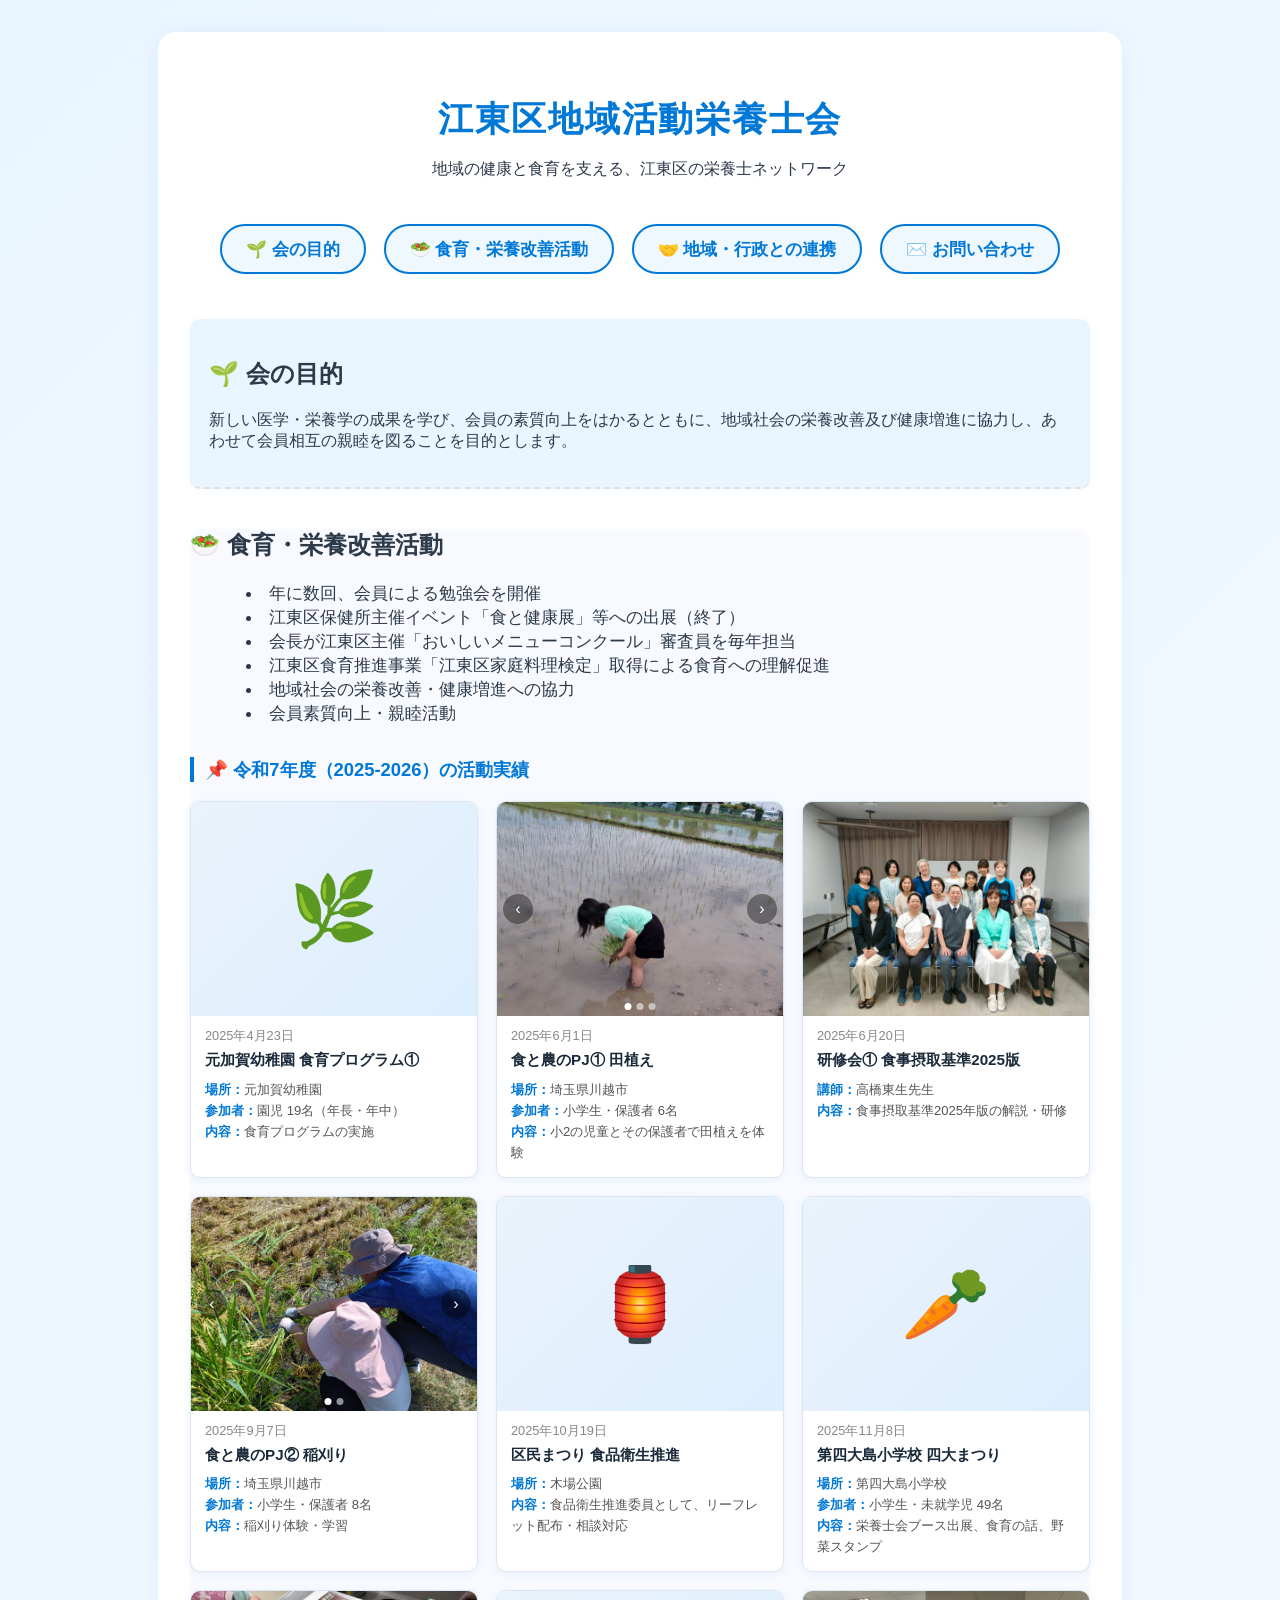
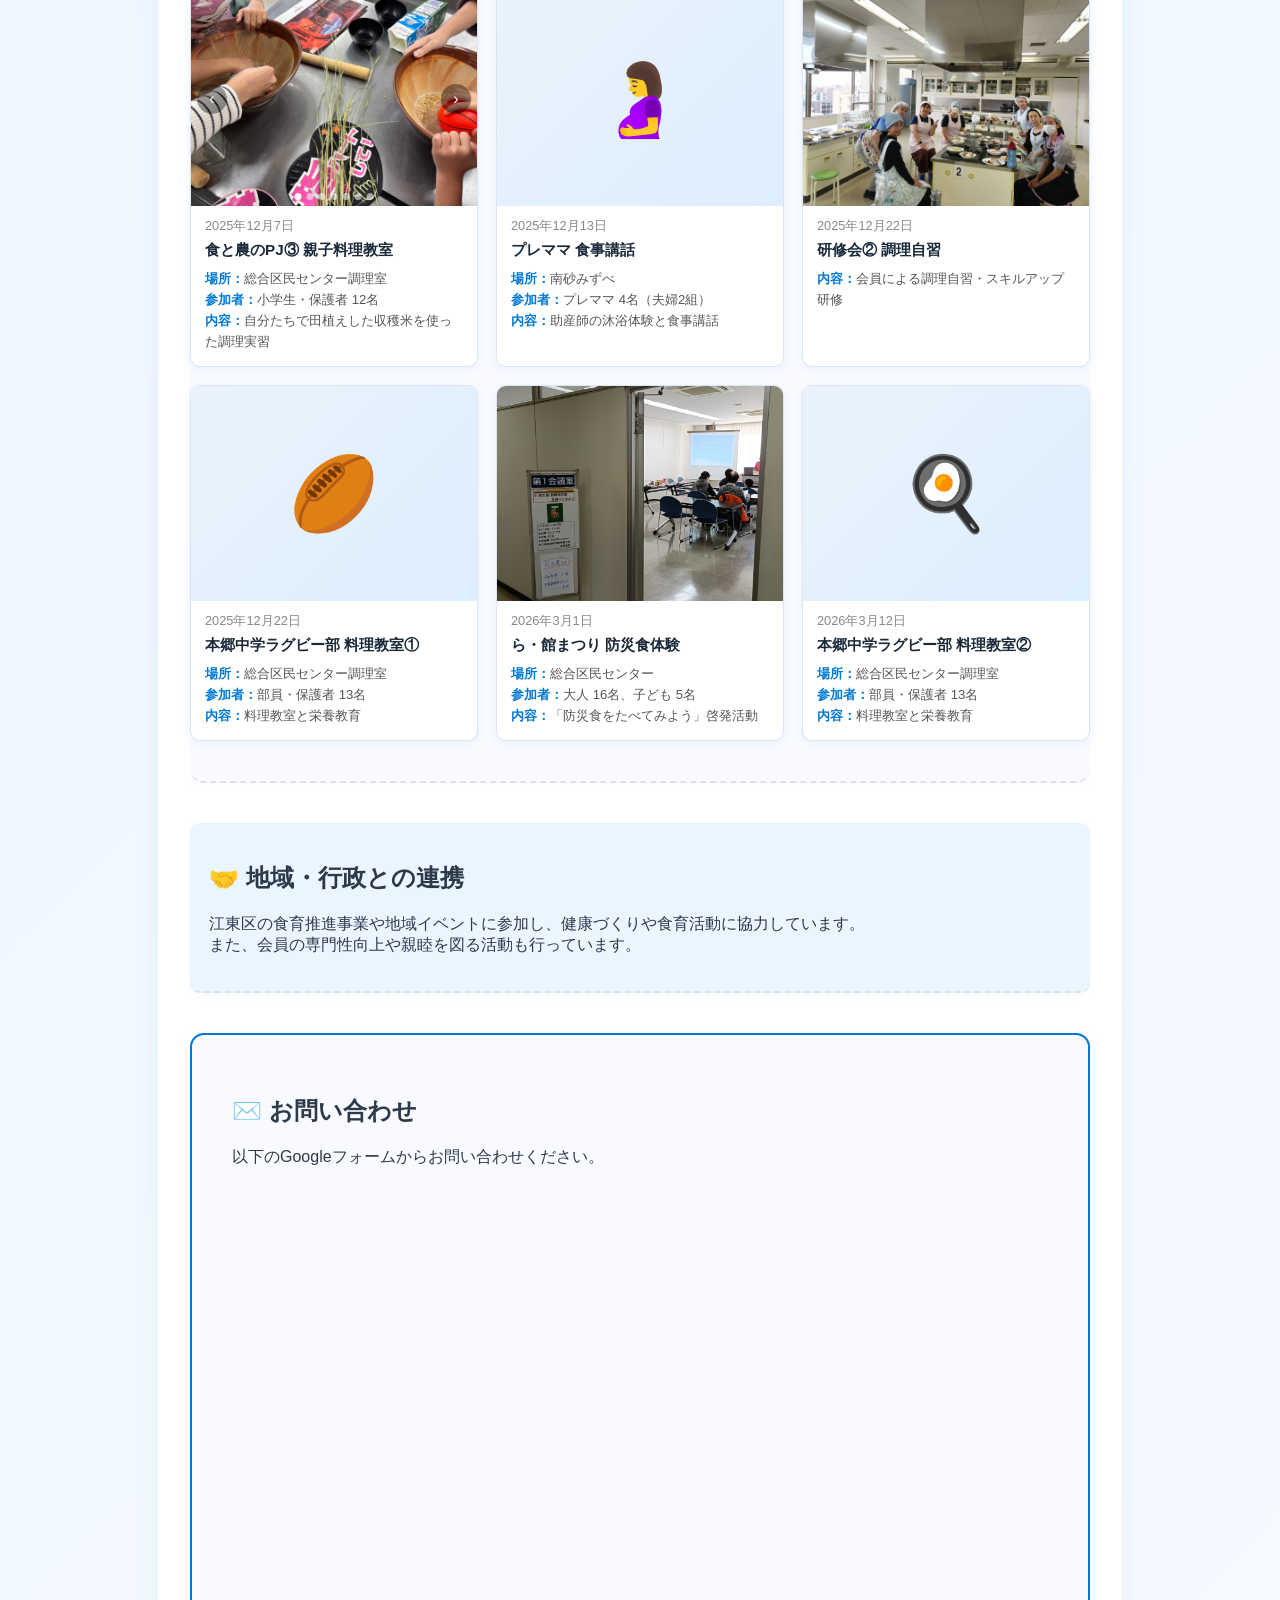
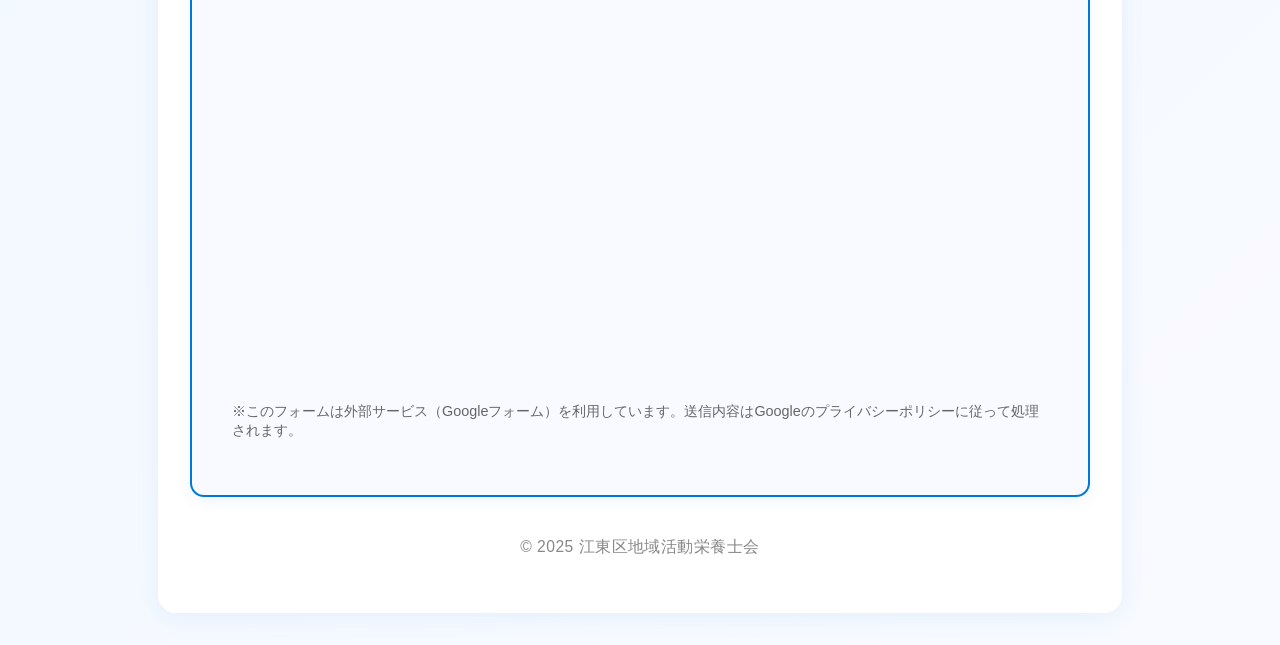
==== index.html @ 8bc321ff "fix: 📌がUTF-8置換文字化けしていたのをHTMLエンティティ(&#x1F4CC;)に修正" ====
<!DOCTYPE html>
<html lang="ja">
  <head>
    <meta charset="UTF-8" />
    <meta name="viewport" content="width=device-width, initial-scale=1.0" />

    <!-- SEO: タイトル・ディスクリプション -->
    <title>江東区地域活動栄養士会 | 地域の食育・健康増進を支える栄養士ネットワーク</title>
    <meta name="description" content="江東区地域活動栄養士会は、江東区を拠点に食育・栄養改善・健康増進活動を行う栄養士の団体です。田植え体験・料理教室・防災食体験など地域密着の活動実績をご紹介します。" />
    <meta name="keywords" content="江東区,栄養士,食育,健康増進,地域活動,料理教室,田植え,防災食,栄養改善,江東区地域活動栄養士会" />
    <meta name="author" content="江東区地域活動栄養士会" />
    <meta name="robots" content="index, follow" />
    <link rel="canonical" href="https://sko-jp.github.io/koto-eiyo-hp.github.io/" />

    <!-- Favicon -->
    <link rel="icon" href="favicon.svg" type="image/svg+xml" />

    <!-- OGP (SNSシェア用) -->
    <meta property="og:type" content="website" />
    <meta property="og:site_name" content="江東区地域活動栄養士会" />
    <meta property="og:title" content="江東区地域活動栄養士会 | 地域の食育・健康増進を支える栄養士ネットワーク" />
    <meta property="og:description" content="江東区を拠点に食育・栄養改善・健康増進活動を行う栄養士の団体です。田植え体験・料理教室・防災食体験など地域密着の活動実績をご紹介します。" />
    <meta property="og:url" content="https://sko-jp.github.io/koto-eiyo-hp.github.io/" />
    <meta property="og:locale" content="ja_JP" />
    <meta property="og:image" content="https://sko-jp.github.io/koto-eiyo-hp.github.io/fy2025/%E9%A3%9F%E3%81%A8%E8%BE%B2PJ%E2%91%A0%E7%94%B0%E6%A4%8D%E3%81%88.jpg" />
    <meta property="og:image:width" content="638" />
    <meta property="og:image:height" content="480" />
    <meta property="og:image:alt" content="食と農のプロジェクト 田植え体験の様子" />

    <!-- Twitter Card -->
    <meta name="twitter:card" content="summary_large_image" />
    <meta name="twitter:title" content="江東区地域活動栄養士会 | 地域の食育・健康増進を支える栄養士ネットワーク" />
    <meta name="twitter:description" content="江東区を拠点に食育・栄養改善・健康増進活動を行う栄養士の団体です。田植え体験・料理教室・防災食体験など地域密着の活動実績をご紹介します。" />
    <meta name="twitter:image" content="https://sko-jp.github.io/koto-eiyo-hp.github.io/fy2025/%E9%A3%9F%E3%81%A8%E8%BE%B2PJ%E2%91%A0%E7%94%B0%E6%A4%8D%E3%81%88.jpg" />

    <!-- 構造化データ (JSON-LD) -->
    <script type="application/ld+json">
    {
      "@context": "https://schema.org",
      "@type": "Organization",
      "name": "江東区地域活動栄養士会",
      "description": "江東区を拠点に食育・栄養改善・健康増進活動を行う栄養士の団体",
      "url": "https://sko-jp.github.io/koto-eiyo-hp.github.io/",
      "logo": "https://sko-jp.github.io/koto-eiyo-hp.github.io/favicon.svg",
      "areaServed": {
        "@type": "AdministrativeArea",
        "name": "江東区"
      },
      "knowsAbout": ["食育", "栄養改善", "健康増進", "料理教室", "防災食", "田植え体験"]
    }
    </script>

    <link rel="stylesheet" href="style.css" />
    <style>
      /* ===== Googleフォーム埋め込み ===== */
      .form-embed {
        position: relative;
        width: 100%;
        max-width: 900px;
        margin: 0 auto;
      }
      .form-embed iframe {
        width: 100%;
        height: 800px;
        border: 0;
      }
      @media (max-width: 600px) {
        .form-embed iframe { height: 1000px; }
      }

      /* ===== 活動実績セクション ===== */
      .activity-report { margin-top: 2rem; }
      .activity-report h3 {
        font-size: 1.15rem;
        color: #0078d7;
        margin-bottom: 1.2rem;
        border-left: 4px solid #0078d7;
        padding-left: 0.7rem;
      }

      /* グリッド: PC=3列, タブレット=2列, スマホ=1列 */
      .activity-items {
        display: grid;
        grid-template-columns: repeat(3, 1fr);
        gap: 18px;
        margin-top: 16px;
        /* はみ出し防止 */
        min-width: 0;
      }
      @media (max-width: 768px) {
        .activity-items { grid-template-columns: repeat(2, 1fr); gap: 12px; }
      }
      @media (max-width: 480px) {
        .activity-items { grid-template-columns: 1fr; gap: 10px; }
      }

      /* カード共通 */
      .activity-card {
        border: 1px solid #dde6f0;
        border-radius: 10px;
        overflow: hidden;
        background: #fff;
        box-shadow: 0 2px 8px rgba(0,120,215,0.07);
        transition: transform 0.25s ease, box-shadow 0.25s ease;
        display: flex;
        flex-direction: column;
        /* グリッドセル内ではみ出し防止 */
        min-width: 0;
        word-break: break-word;
      }
      .activity-card:hover {
        transform: translateY(-4px);
        box-shadow: 0 6px 18px rgba(0,120,215,0.13);
      }

      /* ---- 写真ありカード ---- */
      /* スライダーラッパー */
      .slider-wrap {
        position: relative;
        width: 100%;
        aspect-ratio: 4 / 3;
        overflow: hidden;
        background: #e8f0f8;
      }
      .slider-wrap img {
        position: absolute;
        top: 0; left: 0;
        width: 100%; height: 100%;
        object-fit: cover;
        opacity: 0;
        transition: opacity 0.5s ease;
        pointer-events: none;
      }
      .slider-wrap img.active { opacity: 1; }

      /* 複数写真のナビボタン */
      .slider-btn {
        position: absolute;
        top: 50%;
        transform: translateY(-50%);
        background: rgba(0,0,0,0.38);
        color: #fff;
        border: none;
        border-radius: 50%;
        width: 30px; height: 30px;
        font-size: 1rem;
        line-height: 1;
        cursor: pointer;
        z-index: 2;
        display: flex;
        align-items: center;
        justify-content: center;
        padding: 0;
        transition: background 0.2s;
      }
      .slider-btn:hover { background: rgba(0,120,215,0.7); }
      .slider-btn.prev { left: 6px; }
      .slider-btn.next { right: 6px; }

      /* ドット */
      .slider-dots {
        position: absolute;
        bottom: 6px;
        left: 50%;
        transform: translateX(-50%);
        display: flex;
        gap: 5px;
        z-index: 2;
      }
      .slider-dot {
        width: 7px; height: 7px;
        border-radius: 50%;
        background: rgba(255,255,255,0.55);
        border: none;
        cursor: pointer;
        padding: 0;
        transition: background 0.2s;
      }
      .slider-dot.active { background: #fff; }

      /* ---- 写真なしカード ---- */
      .card-no-photo {
        display: flex;
        flex-direction: column;
        align-items: center;
        justify-content: center;
        aspect-ratio: 4 / 3;
        background: linear-gradient(135deg, #eaf3fb 0%, #ddeeff 100%);
        font-size: 4.5rem;
        line-height: 1;
        gap: 0.3rem;
      }
      /* スマホでもアイコンを大きく保つ */
      @media (max-width: 480px) {
        .card-no-photo { font-size: 5rem; }
      }

      /* カード本文 */
      .activity-card-content {
        padding: 12px 14px 14px;
        flex: 1;
        display: flex;
        flex-direction: column;
        gap: 4px;
      }
      .activity-date {
        font-size: 0.8rem;
        color: #888;
        font-weight: 500;
      }
      .activity-title {
        font-weight: 700;
        font-size: 0.95rem;
        color: #1a2a3a;
        line-height: 1.4;
      }
      .activity-details {
        font-size: 0.82rem;
        color: #555;
        line-height: 1.6;
        margin-top: 4px;
      }
      .activity-details strong { color: #0078d7; }
    </style>
  </head>
  <body>
    <div class="container">
      <header>
        <h1>江東区地域活動栄養士会</h1>
        <p>地域の健康と食育を支える、江東区の栄養士ネットワーク</p>
        <!-- 田植え画像は一時的に非表示 -->
      </header>
      <nav>
        <a href="#purpose" class="nav-btn">🌱 会の目的</a>
        <a href="#activities" class="nav-btn">🥗 食育・栄養改善活動</a>
        <a href="#recognition" class="nav-btn">🤝 地域・行政との連携</a>
        <a href="#contact" class="nav-btn">✉️ お問い合わせ</a>
      </nav>
      <section id="purpose" class="purpose">
        <h2>🌱 会の目的</h2>
        <p>新しい医学・栄養学の成果を学び、会員の素質向上をはかるとともに、地域社会の栄養改善及び健康増進に協力し、あわせて会員相互の親睦を図ることを目的とします。</p>
      </section>
      <section id="activities">
        <h2>🥗 食育・栄養改善活動</h2>
        <ul class="activity-list">
          <li>年に数回、会員による勉強会を開催</li>
          <li>江東区保健所主催イベント「食と健康展」等への出展（終了）</li>
          <li>会長が江東区主催「おいしいメニューコンクール」審査員を毎年担当</li>
          <li>江東区食育推進事業「江東区家庭料理検定」取得による食育への理解促進</li>
          <li>地域社会の栄養改善・健康増進への協力</li>
          <li>会員素質向上・親睦活動</li>
        </ul>

        <!-- 令和7年度活動実績セクション -->
        <div class="activity-report">
          <h3>&#x1F4CC; 令和7年度（2025-2026）の活動実績</h3>
          <div class="activity-items">

            <!-- 元加賀幼稚園食育プログラム① (写真なし) -->
            <article class="activity-card">
              <div class="card-no-photo" aria-hidden="true">🌿</div>
              <div class="activity-card-content">
                <div class="activity-date">2025年4月23日</div>
                <div class="activity-title">元加賀幼稚園 食育プログラム①</div>
                <div class="activity-details">
                  <strong>場所：</strong>元加賀幼稚園<br>
                  <strong>参加者：</strong>園児 19名（年長・年中）<br>
                  <strong>内容：</strong>食育プログラムの実施
                </div>
              </div>
            </article>

            <!-- 食と農のプロジェクト①田植え (3枚) -->
            <article class="activity-card">
              <div class="slider-wrap" data-slider>
                <img src="fy2025/食と農PJ①田植え.jpg"     alt="食と農のプロジェクト①田植え" class="active" loading="lazy">
                <img src="fy2025/食と農PJ①田植え (2).jpg" alt="食と農のプロジェクト①田植え 2枚目" loading="lazy">
                <img src="fy2025/食と農PJ①田植え (3).jpg" alt="食と農のプロジェクト①田植え 3枚目" loading="lazy">
                <button class="slider-btn prev" aria-label="前の写真">&#8249;</button>
                <button class="slider-btn next" aria-label="次の写真">&#8250;</button>
                <div class="slider-dots">
                  <button class="slider-dot active" aria-label="1枚目"></button>
                  <button class="slider-dot" aria-label="2枚目"></button>
                  <button class="slider-dot" aria-label="3枚目"></button>
                </div>
              </div>
              <div class="activity-card-content">
                <div class="activity-date">2025年6月1日</div>
                <div class="activity-title">食と農のPJ① 田植え</div>
                <div class="activity-details">
                  <strong>場所：</strong>埼玉県川越市<br>
                  <strong>参加者：</strong>小学生・保護者 6名<br>
                  <strong>内容：</strong>小2の児童とその保護者で田植えを体験
                </div>
              </div>
            </article>

            <!-- 研修会①食事摂取基準2025版 (1枚) -->
            <article class="activity-card">
              <div class="slider-wrap">
                <img src="fy2025/研修会①食事摂取基準2025版(高橋東生先生).jpg" alt="研修会①食事摂取基準2025版" class="active" loading="lazy">
              </div>
              <div class="activity-card-content">
                <div class="activity-date">2025年6月20日</div>
                <div class="activity-title">研修会① 食事摂取基準2025版</div>
                <div class="activity-details">
                  <strong>講師：</strong>高橋東生先生<br>
                  <strong>内容：</strong>食事摂取基準2025年版の解説・研修
                </div>
              </div>
            </article>

            <!-- 食と農のプロジェクト②稲刈り (2枚) -->
            <article class="activity-card">
              <div class="slider-wrap" data-slider>
                <img src="fy2025/食と農PJ②稲刈り.jpg"     alt="食と農のプロジェクト②稲刈り" class="active" loading="lazy">
                <img src="fy2025/食と農PJ②稲刈り (2).jpg" alt="食と農のプロジェクト②稲刈り 2枚目" loading="lazy">
                <button class="slider-btn prev" aria-label="前の写真">&#8249;</button>
                <button class="slider-btn next" aria-label="次の写真">&#8250;</button>
                <div class="slider-dots">
                  <button class="slider-dot active" aria-label="1枚目"></button>
                  <button class="slider-dot" aria-label="2枚目"></button>
                </div>
              </div>
              <div class="activity-card-content">
                <div class="activity-date">2025年9月7日</div>
                <div class="activity-title">食と農のPJ② 稲刈り</div>
                <div class="activity-details">
                  <strong>場所：</strong>埼玉県川越市<br>
                  <strong>参加者：</strong>小学生・保護者 8名<br>
                  <strong>内容：</strong>稲刈り体験・学習
                </div>
              </div>
            </article>

            <!-- 区民まつり 食品衛生推進 (写真なし) -->
            <article class="activity-card">
              <div class="card-no-photo" aria-hidden="true">🏮</div>
              <div class="activity-card-content">
                <div class="activity-date">2025年10月19日</div>
                <div class="activity-title">区民まつり 食品衛生推進</div>
                <div class="activity-details">
                  <strong>場所：</strong>木場公園<br>
                  <strong>内容：</strong>食品衛生推進委員として、リーフレット配布・相談対応
                </div>
              </div>
            </article>

            <!-- 第四大島小学校四大まつり (写真なし) -->
            <article class="activity-card">
              <div class="card-no-photo" aria-hidden="true">🥕</div>
              <div class="activity-card-content">
                <div class="activity-date">2025年11月8日</div>
                <div class="activity-title">第四大島小学校 四大まつり</div>
                <div class="activity-details">
                  <strong>場所：</strong>第四大島小学校<br>
                  <strong>参加者：</strong>小学生・未就学児 49名<br>
                  <strong>内容：</strong>栄養士会ブース出展、食育の話、野菜スタンプ
                </div>
              </div>
            </article>

            <!-- 食と農のPJ③ 親子料理教室 (7枚) -->
            <article class="activity-card">
              <div class="slider-wrap" data-slider>
                <img src="fy2025/食と農PJ③親子料理教室.jpg"     alt="食と農のPJ③親子料理教室" class="active" loading="lazy">
                <img src="fy2025/食と農PJ③親子料理教室 (2).jpg" alt="食と農のPJ③親子料理教室 2枚目" loading="lazy">
                <img src="fy2025/食と農PJ③親子料理教室 (3).jpg" alt="食と農のPJ③親子料理教室 3枚目" loading="lazy">
                <img src="fy2025/食と農PJ③親子料理教室 (4).jpg" alt="食と農のPJ③親子料理教室 4枚目" loading="lazy">
                <img src="fy2025/食と農PJ③親子料理教室 (5).jpg" alt="食と農のPJ③親子料理教室 5枚目" loading="lazy">
                <img src="fy2025/食と農PJ③親子料理教室 (6).jpg" alt="食と農のPJ③親子料理教室 6枚目" loading="lazy">
                <img src="fy2025/食と農PJ③親子料理教室 (7).jpg" alt="食と農のPJ③親子料理教室 7枚目" loading="lazy">
                <button class="slider-btn prev" aria-label="前の写真">&#8249;</button>
                <button class="slider-btn next" aria-label="次の写真">&#8250;</button>
                <div class="slider-dots">
                  <button class="slider-dot active" aria-label="1枚目"></button>
                  <button class="slider-dot" aria-label="2枚目"></button>
                  <button class="slider-dot" aria-label="3枚目"></button>
                  <button class="slider-dot" aria-label="4枚目"></button>
                  <button class="slider-dot" aria-label="5枚目"></button>
                  <button class="slider-dot" aria-label="6枚目"></button>
                  <button class="slider-dot" aria-label="7枚目"></button>
                </div>
              </div>
              <div class="activity-card-content">
                <div class="activity-date">2025年12月7日</div>
                <div class="activity-title">食と農のPJ③ 親子料理教室</div>
                <div class="activity-details">
                  <strong>場所：</strong>総合区民センター調理室<br>
                  <strong>参加者：</strong>小学生・保護者 12名<br>
                  <strong>内容：</strong>自分たちで田植えした収穫米を使った調理実習
                </div>
              </div>
            </article>

            <!-- プレママ食事講話 (写真なし) -->
            <article class="activity-card">
              <div class="card-no-photo" aria-hidden="true">🤰</div>
              <div class="activity-card-content">
                <div class="activity-date">2025年12月13日</div>
                <div class="activity-title">プレママ 食事講話</div>
                <div class="activity-details">
                  <strong>場所：</strong>南砂みずべ<br>
                  <strong>参加者：</strong>プレママ 4名（夫婦2組）<br>
                  <strong>内容：</strong>助産師の沐浴体験と食事講話
                </div>
              </div>
            </article>

            <!-- 研修会②調理自習 (1枚) -->
            <article class="activity-card">
              <div class="slider-wrap">
                <img src="fy2025/研修会②調理自習.jpg" alt="研修会②調理自習" class="active" loading="lazy">
              </div>
              <div class="activity-card-content">
                <div class="activity-date">2025年12月22日</div>
                <div class="activity-title">研修会② 調理自習</div>
                <div class="activity-details">
                  <strong>内容：</strong>会員による調理自習・スキルアップ研修
                </div>
              </div>
            </article>

            <!-- 本郷中学ラグビー部 料理教室① (写真なし) -->
            <article class="activity-card">
              <div class="card-no-photo" aria-hidden="true">🏉</div>
              <div class="activity-card-content">
                <div class="activity-date">2025年12月22日</div>
                <div class="activity-title">本郷中学ラグビー部 料理教室①</div>
                <div class="activity-details">
                  <strong>場所：</strong>総合区民センター調理室<br>
                  <strong>参加者：</strong>部員・保護者 13名<br>
                  <strong>内容：</strong>料理教室と栄養教育
                </div>
              </div>
            </article>

            <!-- ら・館まつり 防災食体験 (1枚) -->
            <article class="activity-card">
              <div class="slider-wrap">
                <img src="fy2025/ら・館まつり防災食体験.jpg" alt="ら・館まつり防災食体験" class="active" loading="lazy">
              </div>
              <div class="activity-card-content">
                <div class="activity-date">2026年3月1日</div>
                <div class="activity-title">ら・館まつり 防災食体験</div>
                <div class="activity-details">
                  <strong>場所：</strong>総合区民センター<br>
                  <strong>参加者：</strong>大人 16名、子ども 5名<br>
                  <strong>内容：</strong>「防災食をたべてみよう」啓発活動
                </div>
              </div>
            </article>

            <!-- 本郷中学ラグビー部 料理教室② (写真なし) -->
            <article class="activity-card">
              <div class="card-no-photo" aria-hidden="true">🍳</div>
              <div class="activity-card-content">
                <div class="activity-date">2026年3月12日</div>
                <div class="activity-title">本郷中学ラグビー部 料理教室②</div>
                <div class="activity-details">
                  <strong>場所：</strong>総合区民センター調理室<br>
                  <strong>参加者：</strong>部員・保護者 13名<br>
                  <strong>内容：</strong>料理教室と栄養教育
                </div>
              </div>
            </article>

          </div><!-- /.activity-items -->
        </div><!-- /.activity-report -->
      </section>
      <section id="recognition" class="purpose">
        <h2>🤝 地域・行政との連携</h2>
        <p>
          江東区の食育推進事業や地域イベントに参加し、健康づくりや食育活動に協力しています。<br>
          また、会員の専門性向上や親睦を図る活動も行っています。
        </p>
      </section>
      <section id="contact">
        <h2>✉️ お問い合わせ</h2>
        <p>以下のGoogleフォームからお問い合わせください。</p>
        <div class="form-embed">
          <iframe src="https://docs.google.com/forms/d/e/1FAIpQLScYB_rXoVY-4w1LCNFaGI0986FPZkSUGfCt-x95t-EcuHwzLg/viewform?embedded=true" 
                  title="江東区地域活動栄養士会 お問い合わせフォーム"
                  loading="lazy"
                  aria-label="お問い合わせフォーム">
            読み込んでいます…
          </iframe>
        </div>
        <p style="font-size:0.9rem; color: #666;">
          ※このフォームは外部サービス（Googleフォーム）を利用しています。送信内容はGoogleのプライバシーポリシーに従って処理されます。
        </p>
      </section>
      <footer>
        <p>&copy; 2025 江東区地域活動栄養士会</p>
      </footer>
    </div>
    <script>
      // シンプルな画像スライダー
      document.querySelectorAll('[data-slider]').forEach(function(wrap) {
        var imgs  = Array.from(wrap.querySelectorAll('img'));
        var dots  = Array.from(wrap.querySelectorAll('.slider-dot'));
        var prev  = wrap.querySelector('.slider-btn.prev');
        var next  = wrap.querySelector('.slider-btn.next');
        var cur   = 0;

        function show(n) {
          imgs[cur].classList.remove('active');
          dots[cur].classList.remove('active');
          cur = (n + imgs.length) % imgs.length;
          imgs[cur].classList.add('active');
          dots[cur].classList.add('active');
        }

        if (prev) prev.addEventListener('click', function() { show(cur - 1); });
        if (next) next.addEventListener('click', function() { show(cur + 1); });
        dots.forEach(function(dot, i) {
          dot.addEventListener('click', function() { show(i); });
        });

        // タッチスワイプ対応
        var startX = 0;
        wrap.addEventListener('touchstart', function(e) { startX = e.touches[0].clientX; }, {passive: true});
        wrap.addEventListener('touchend', function(e) {
          var diff = startX - e.changedTouches[0].clientX;
          if (Math.abs(diff) > 40) show(diff > 0 ? cur + 1 : cur - 1);
        }, {passive: true});
      });
    </script>
  </body>
</html>
---- style.css ----
body {
  margin: 0;
  font-family: 'Noto Sans JP', 'Segoe UI', Arial, sans-serif;
  background: linear-gradient(135deg, #eaf6ff 0%, #f8faff 100%);
  color: #2d3a4a;
}
.container {
  max-width: 900px;
  margin: 2rem auto;
  background: #fff;
  padding: 2.5rem 2rem;
  box-shadow: 0 4px 24px rgba(0,120,215,0.08);
  border-radius: 18px;
}
header {
  text-align: center;
  margin-bottom: 2.5rem;
}
header h1 {
  color: #0078d7;
  margin-bottom: 0.5rem;
  font-size: 2.2rem;
  letter-spacing: 0.05em;
  font-weight: 700;
}
nav {
  text-align: center;
  margin-bottom: 2.5rem;
  display: flex;
  flex-wrap: wrap;
  justify-content: center;
  gap: 0.5rem;
}
.nav-btn {
  display: inline-block;
  margin: 0.3rem;
  padding: 0.7rem 1.5rem;
  border: 2px solid #0078d7;
  border-radius: 28px;
  background: #f0f8ff;
  color: #0078d7;
  font-weight: bold;
  text-decoration: none;
  font-size: 1.05rem;
  box-shadow: 0 2px 8px rgba(0,120,215,0.04);
  transition: background 0.2s, color 0.2s, box-shadow 0.2s;
  cursor: pointer;
  flex: 0 1 auto;
}
.nav-btn:hover, .nav-btn:focus {
  background: #0078d7;
  color: #fff;
  box-shadow: 0 4px 16px rgba(0,120,215,0.10);
  outline: none;
}
section {
  margin-bottom: 2.5rem;
  border-bottom: 2px dashed #e0e0e0;
  padding-bottom: 2.5rem;
  background: #f8faff;
  border-radius: 14px;
  box-shadow: 0 2px 8px rgba(0,120,215,0.03);
}
section:last-of-type {
  border-bottom: none;
}
.purpose {
  background: #eaf6ff;
  padding: 1.2rem;
  border-radius: 10px;
  box-shadow: 0 2px 8px rgba(0,120,215,0.04);
}
.activity-list {
  list-style: disc inside;
  font-size: 1.08rem;
  margin-left: 1rem;
}
.highlight {
  background: #fffbe6;
  padding: 0.7rem 1rem;
  border-radius: 6px;
  margin-bottom: 1rem;
  font-size: 1.05rem;
  box-shadow: 0 2px 8px rgba(255,200,0,0.04);
}
.bank-info {
  background: #f0fff0;
  padding: 1.2rem;
  border-radius: 10px;
  margin-bottom: 2rem;
  box-shadow: 0 2px 8px rgba(0,200,100,0.04);
}
#contact {
  background: #f8faff;
  border: 2px solid #0078d7;
  border-radius: 14px;
  box-shadow: 0 4px 16px rgba(0,120,215,0.07);
  padding: 2.5rem;
  margin-top: 2rem;
}
footer {
  text-align: center;
  color: #888;
  margin-top: 2.5rem;
  font-size: 0.98rem;
  letter-spacing: 0.03em;
}
form {
  display: flex;
  flex-direction: column;
  gap: 0.5rem;
}
input, textarea {
  margin-bottom: 1rem;
  padding: 0.7rem;
  border: 1.5px solid #b3d1f3;
  border-radius: 6px;
  font-size: 1.05rem;
  background: #fff;
  transition: border 0.2s;
}
input:focus, textarea:focus {
  border-color: #0078d7;
  outline: none;
}
button {
  background: linear-gradient(90deg, #0078d7 0%, #00bfff 100%);
  color: #fff;
  border: none;
  padding: 0.85rem 1.7rem;
  border-radius: 6px;
  font-size: 1.08rem;
  font-weight: bold;
  cursor: pointer;
  box-shadow: 0 2px 8px rgba(0,120,215,0.08);
  transition: background 0.2s;
}
button:hover {
  background: linear-gradient(90deg, #005fa3 0%, #0078d7 100%);
}
@media (max-width: 768px) {
  .container {
    padding: 1.5rem 1rem;
    margin: 1rem 0.5rem;
    border-radius: 14px;
  }
  header h1 {
    font-size: 1.8rem;
  }
  nav {
    gap: 0.3rem;
  }
  .nav-btn {
    margin: 0.2rem;
    padding: 0.6rem 1rem;
    font-size: 0.9rem;
    flex: 0 1 calc(50% - 0.5rem);
    box-sizing: border-box;
  }
  section {
    padding: 1.2rem 1rem 1.5rem;
  }
  #contact {
    padding: 1.5rem 1rem;
  }
}
@media (max-width: 600px) {
  .container {
    padding: 1rem 0.75rem;
    margin: 0.5rem;
    border-radius: 12px;
  }
  header h1 {
    font-size: 1.4rem;
  }
  header p {
    font-size: 0.9rem;
  }
  nav {
    flex-direction: column;
    gap: 0.4rem;
  }
  .nav-btn {
    width: 100%;
    margin: 0;
    padding: 0.65rem 1rem;
    font-size: 0.9rem;
    flex: 1 1 auto;
    box-sizing: border-box;
  }
  section {
    padding: 1rem 0.75rem 1.2rem;
    margin-bottom: 1.2rem;
    border-radius: 10px;
  }
  section h2 {
    font-size: 1.2rem;
  }
  section h3 {
    font-size: 1rem;
  }
  #contact {
    padding: 1rem 0.75rem;
  }
  .activity-card-content {
    padding: 10px 12px 12px;
  }
  .activity-date {
    font-size: 0.8rem;
  }
  .activity-title {
    font-size: 0.92rem;
  }
  .activity-details {
    font-size: 0.8rem;
  }
}

/* スライダーボタンはglobalのbuttonスタイルを上書き */
.slider-btn {
  background: rgba(0,0,0,0.38) !important;
  padding: 0 !important;
  border-radius: 50% !important;
  font-size: 1rem !important;
  font-weight: normal !important;
  box-shadow: none !important;
  width: 30px;
  height: 30px;
}
.slider-btn:hover {
  background: rgba(0,120,215,0.7) !important;
}
.slider-dot {
  background: rgba(255,255,255,0.55) !important;
  padding: 0 !important;
  border-radius: 50% !important;
  font-size: 0 !important;
  box-shadow: none !important;
  width: 7px !important;
  height: 7px !important;
  min-width: unset !important;
}
.slider-dot.active {
  background: #fff !important;
}
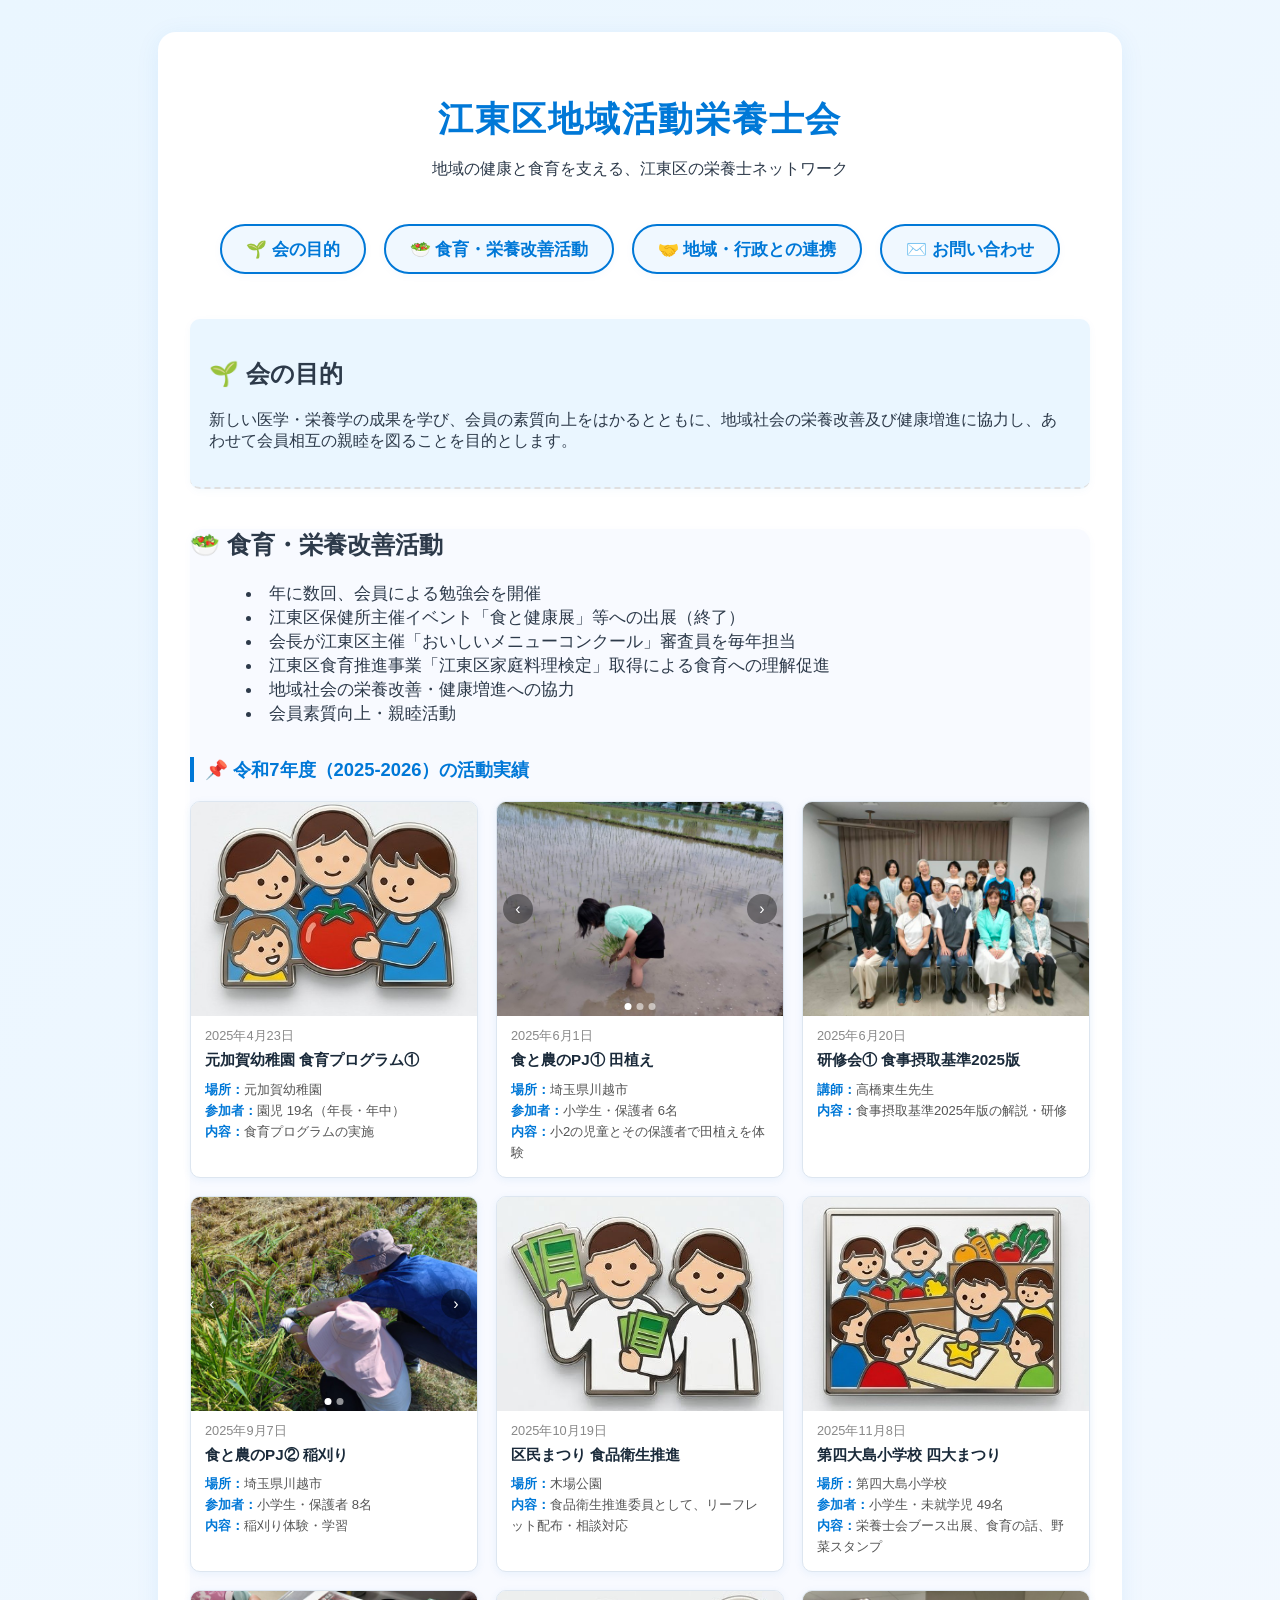
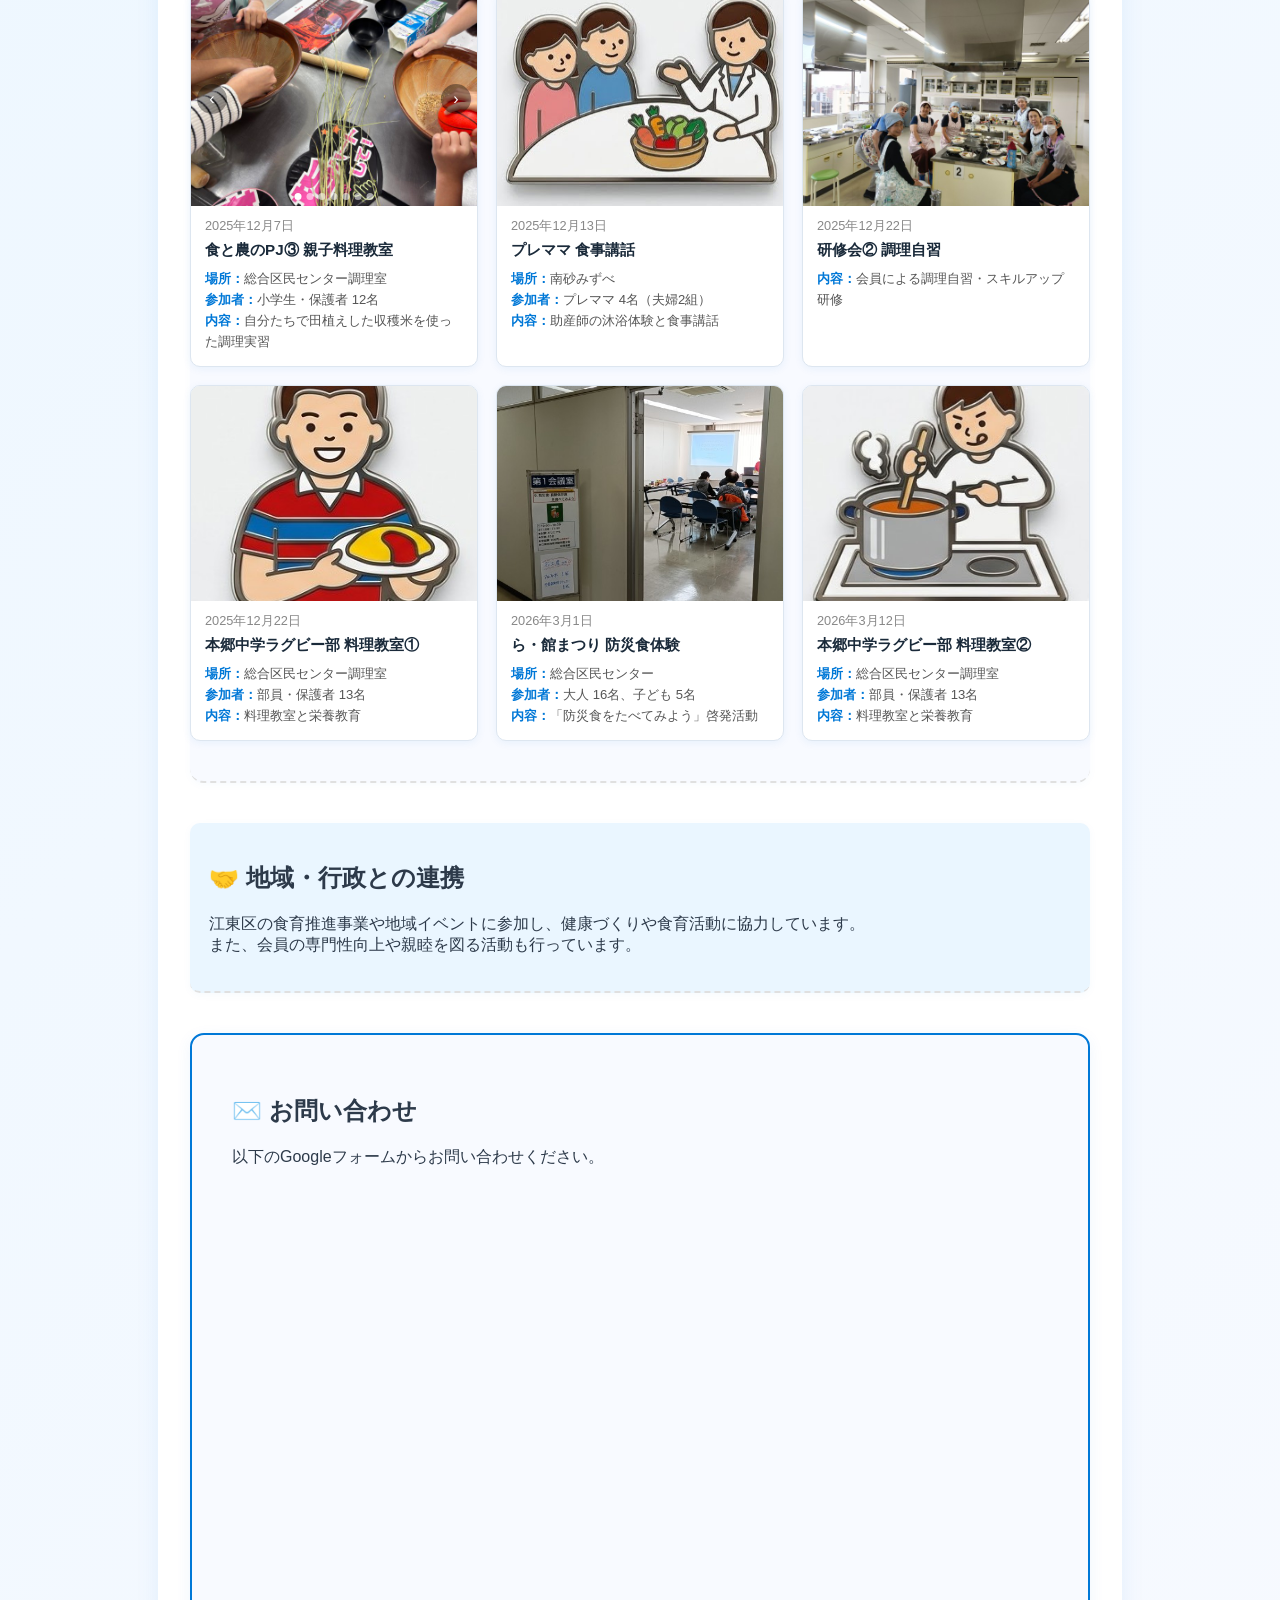
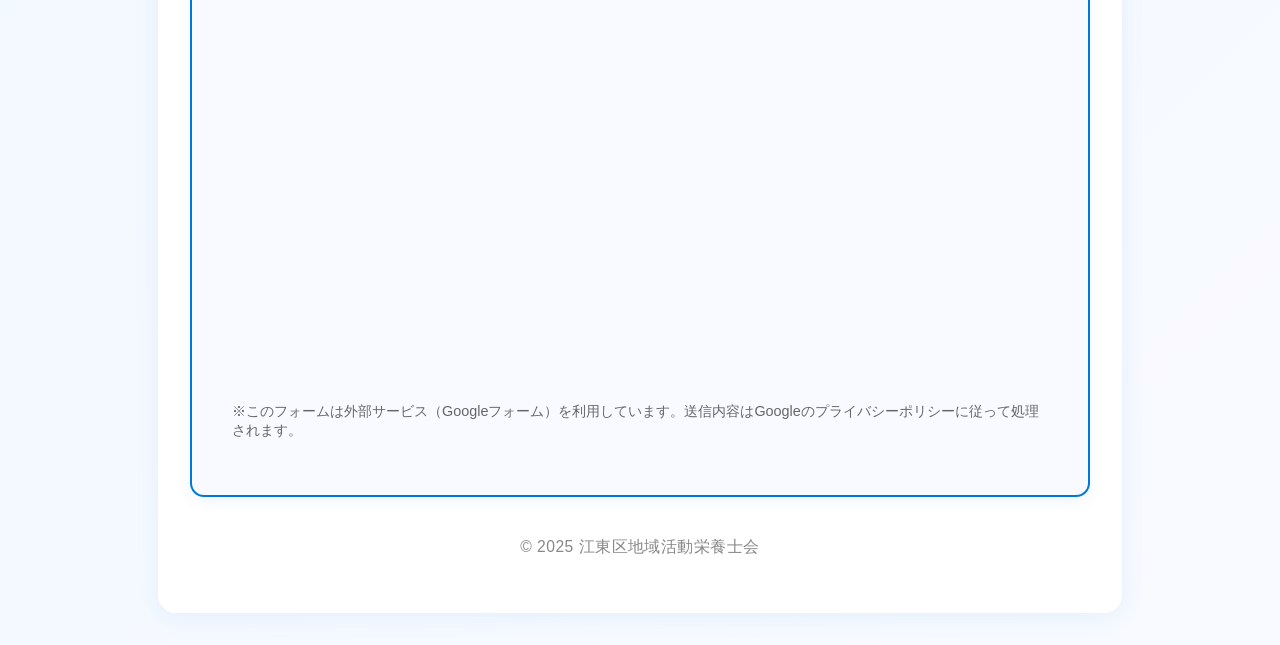
==== commit 8a4eebaf: "feat: 写真なしイベントにイラスト画像を追加・差し替え - 元加賀幼稚園_食育プログラム①.png - 区民まつり_食品衛生推進.png - 第四大島小学校_四大まつり.png - プレママ_食事" ====
--- a/index.html
+++ b/index.html
@@ -256,9 +256,11 @@
           <h3>&#x1F4CC; 令和7年度（2025-2026）の活動実績</h3>
           <div class="activity-items">
 
-            <!-- 元加賀幼稚園食育プログラム① (写真なし) -->
-            <article class="activity-card">
-              <div class="card-no-photo" aria-hidden="true">🌿</div>
+            <!-- 元加賀幼稚園食育プログラム① -->
+            <article class="activity-card">
+              <div class="slider-wrap">
+                <img src="fy2025/元加賀幼稚園_食育プログラム①.png" alt="元加賀幼稚園 食育プログラム①" class="active" loading="lazy">
+              </div>
               <div class="activity-card-content">
                 <div class="activity-date">2025年4月23日</div>
                 <div class="activity-title">元加賀幼稚園 食育プログラム①</div>
@@ -333,9 +335,11 @@
               </div>
             </article>
 
-            <!-- 区民まつり 食品衛生推進 (写真なし) -->
-            <article class="activity-card">
-              <div class="card-no-photo" aria-hidden="true">🏮</div>
+            <!-- 区民まつり 食品衛生推進 -->
+            <article class="activity-card">
+              <div class="slider-wrap">
+                <img src="fy2025/区民まつり_食品衛生推進.png" alt="区民まつり 食品衛生推進" class="active" loading="lazy">
+              </div>
               <div class="activity-card-content">
                 <div class="activity-date">2025年10月19日</div>
                 <div class="activity-title">区民まつり 食品衛生推進</div>
@@ -346,9 +350,11 @@
               </div>
             </article>
 
-            <!-- 第四大島小学校四大まつり (写真なし) -->
-            <article class="activity-card">
-              <div class="card-no-photo" aria-hidden="true">🥕</div>
+            <!-- 第四大島小学校四大まつり -->
+            <article class="activity-card">
+              <div class="slider-wrap">
+                <img src="fy2025/第四大島小学校_四大まつり.png" alt="第四大島小学校 四大まつり" class="active" loading="lazy">
+              </div>
               <div class="activity-card-content">
                 <div class="activity-date">2025年11月8日</div>
                 <div class="activity-title">第四大島小学校 四大まつり</div>
@@ -393,9 +399,11 @@
               </div>
             </article>
 
-            <!-- プレママ食事講話 (写真なし) -->
-            <article class="activity-card">
-              <div class="card-no-photo" aria-hidden="true">🤰</div>
+            <!-- プレママ食事講話 -->
+            <article class="activity-card">
+              <div class="slider-wrap">
+                <img src="fy2025/プレママ_食事講和.png" alt="プレママ 食事講話" class="active" loading="lazy">
+              </div>
               <div class="activity-card-content">
                 <div class="activity-date">2025年12月13日</div>
                 <div class="activity-title">プレママ 食事講話</div>
@@ -421,9 +429,11 @@
               </div>
             </article>
 
-            <!-- 本郷中学ラグビー部 料理教室① (写真なし) -->
-            <article class="activity-card">
-              <div class="card-no-photo" aria-hidden="true">🏉</div>
+            <!-- 本郷中学ラグビー部 料理教室① -->
+            <article class="activity-card">
+              <div class="slider-wrap">
+                <img src="fy2025/本郷中学ラグビー部_料理教室①.png" alt="本郷中学ラグビー部 料理教室①" class="active" loading="lazy">
+              </div>
               <div class="activity-card-content">
                 <div class="activity-date">2025年12月22日</div>
                 <div class="activity-title">本郷中学ラグビー部 料理教室①</div>
@@ -451,9 +461,11 @@
               </div>
             </article>
 
-            <!-- 本郷中学ラグビー部 料理教室② (写真なし) -->
-            <article class="activity-card">
-              <div class="card-no-photo" aria-hidden="true">🍳</div>
+            <!-- 本郷中学ラグビー部 料理教室② -->
+            <article class="activity-card">
+              <div class="slider-wrap">
+                <img src="fy2025/本郷中学ラグビー部_料理教室②.png" alt="本郷中学ラグビー部 料理教室②" class="active" loading="lazy">
+              </div>
               <div class="activity-card-content">
                 <div class="activity-date">2026年3月12日</div>
                 <div class="activity-title">本郷中学ラグビー部 料理教室②</div>
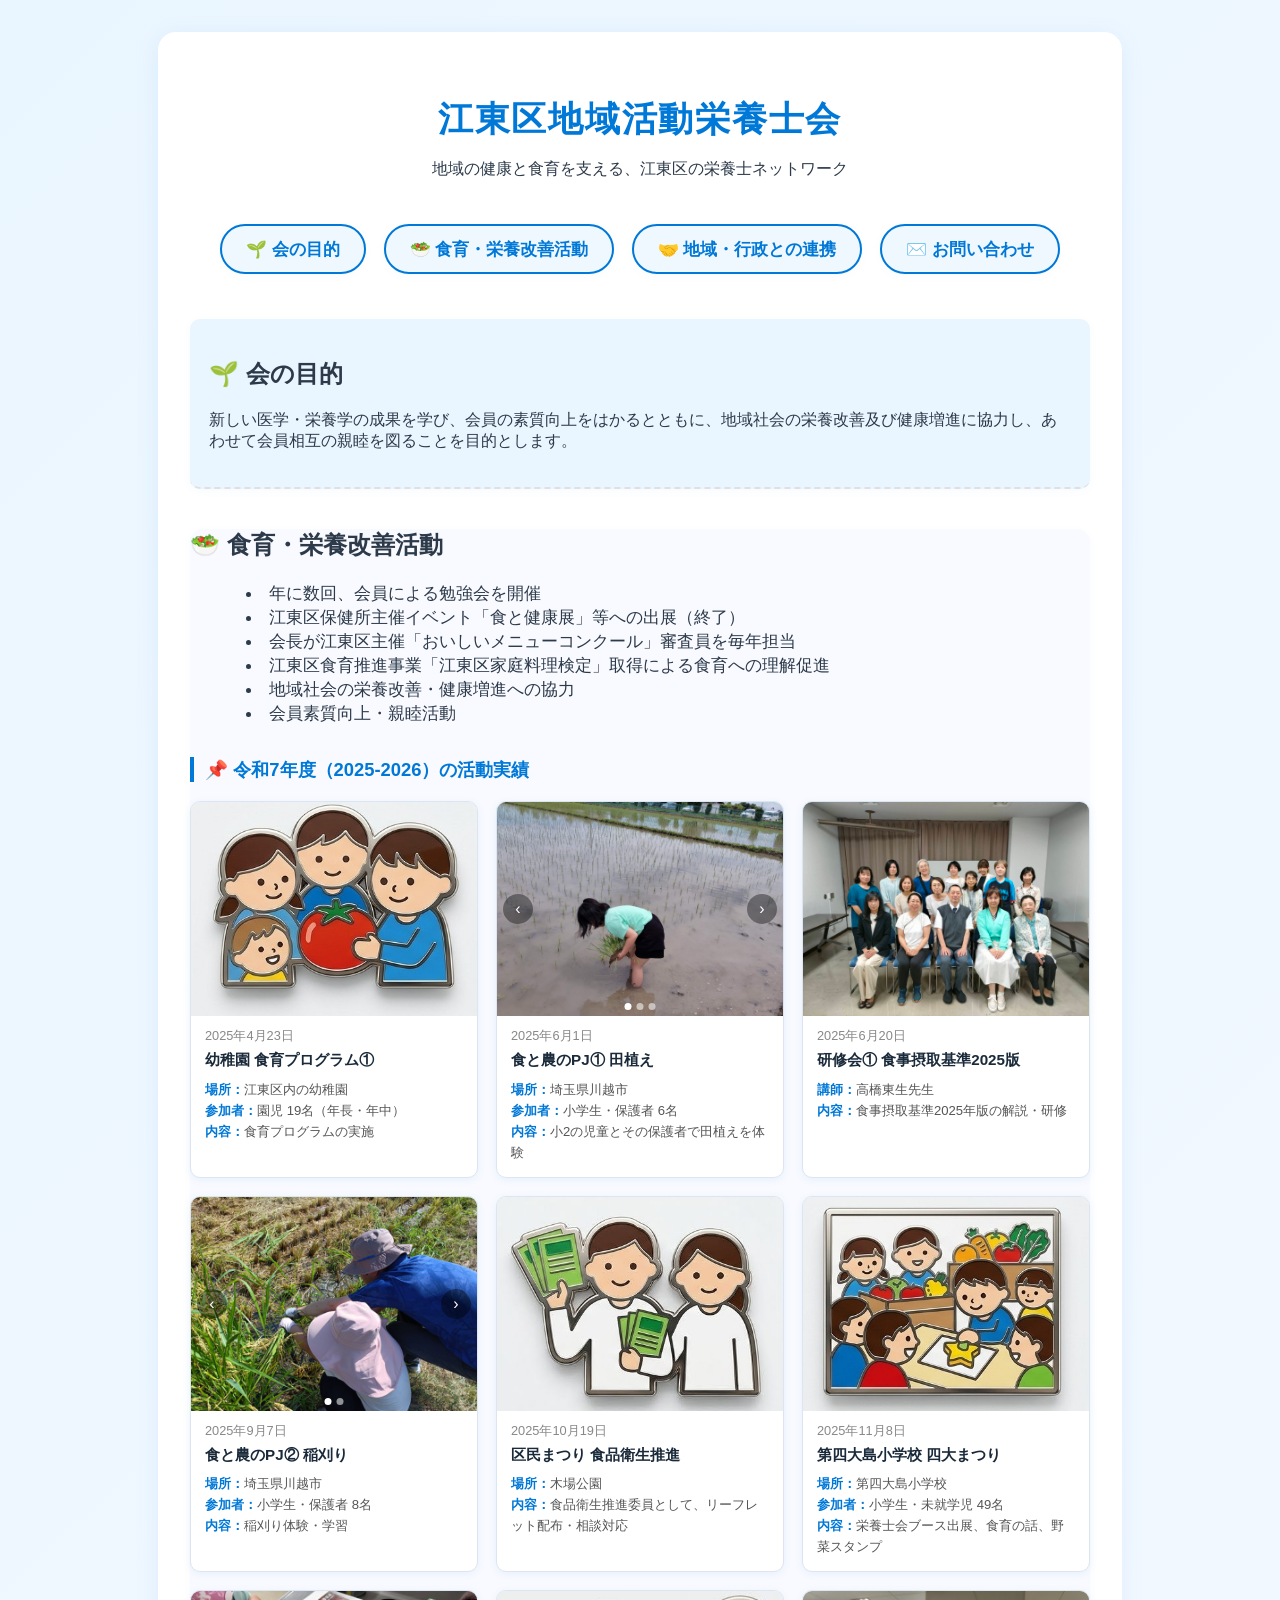
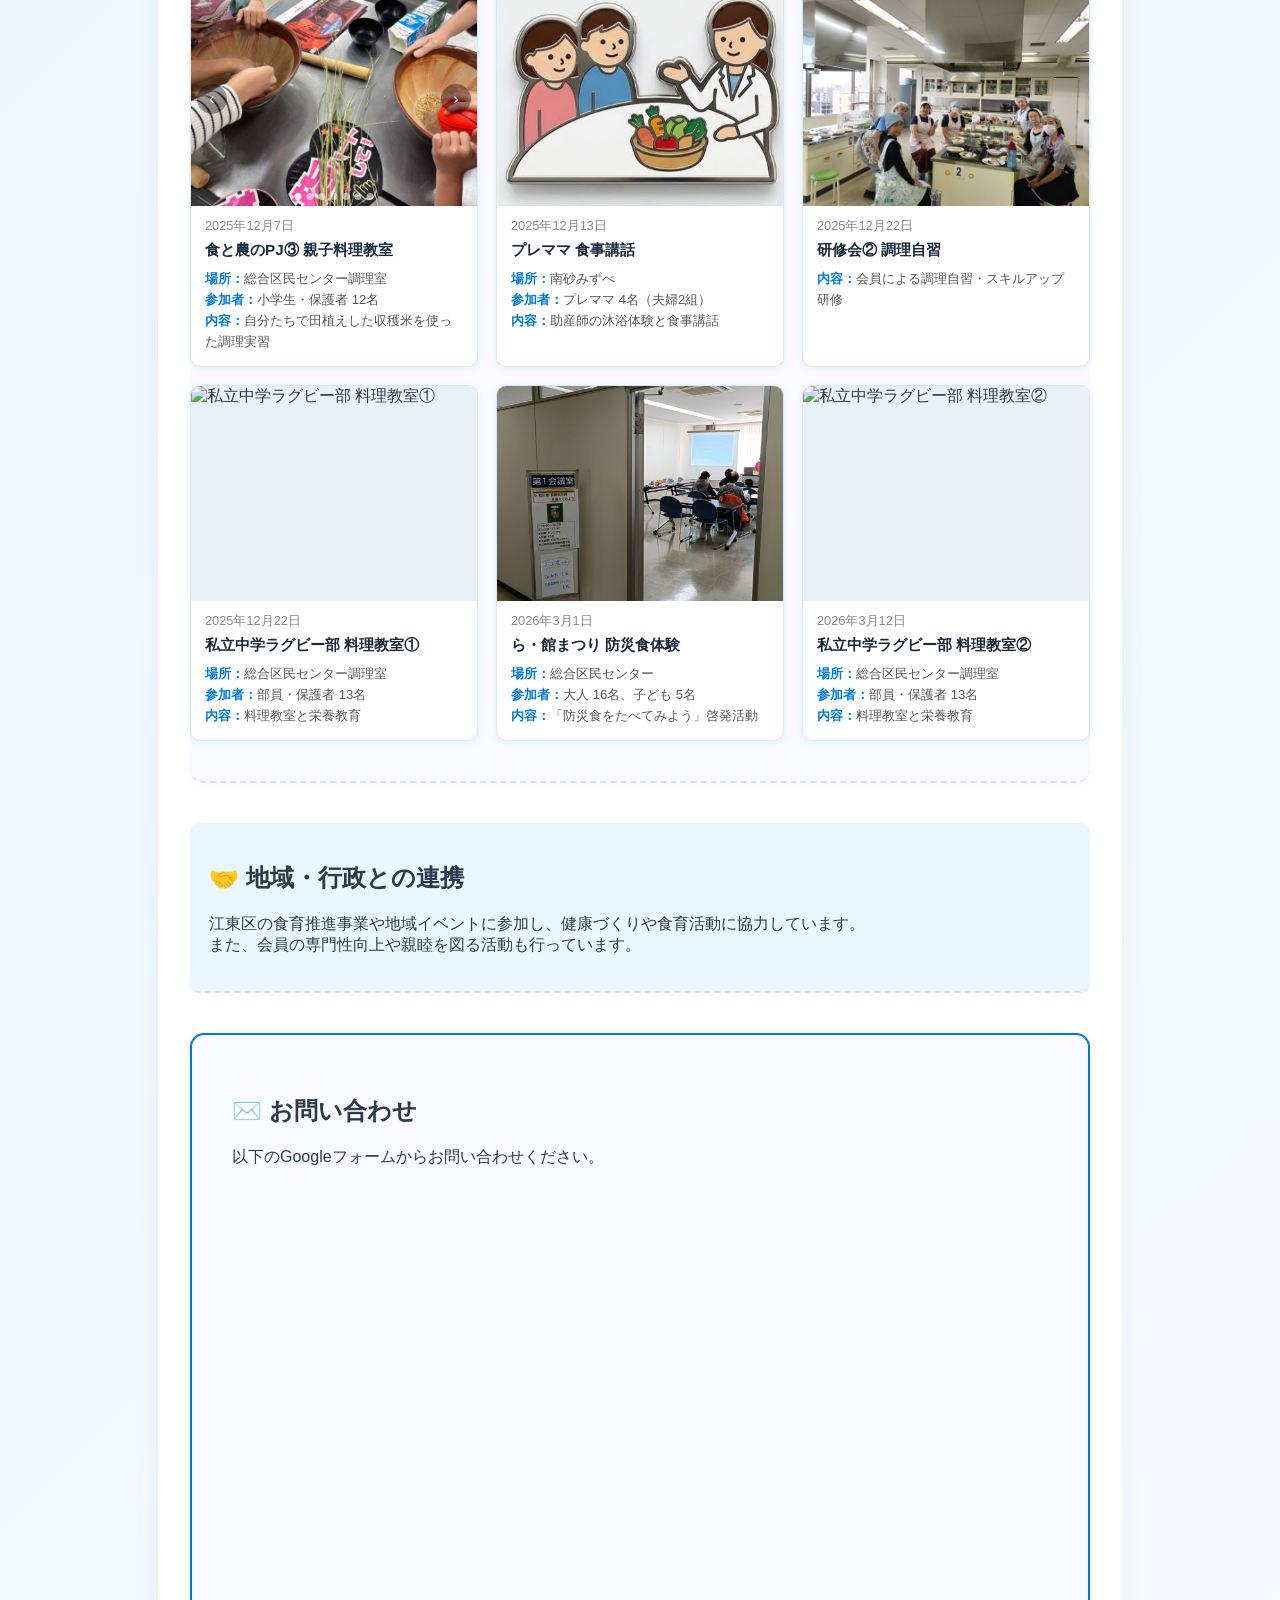
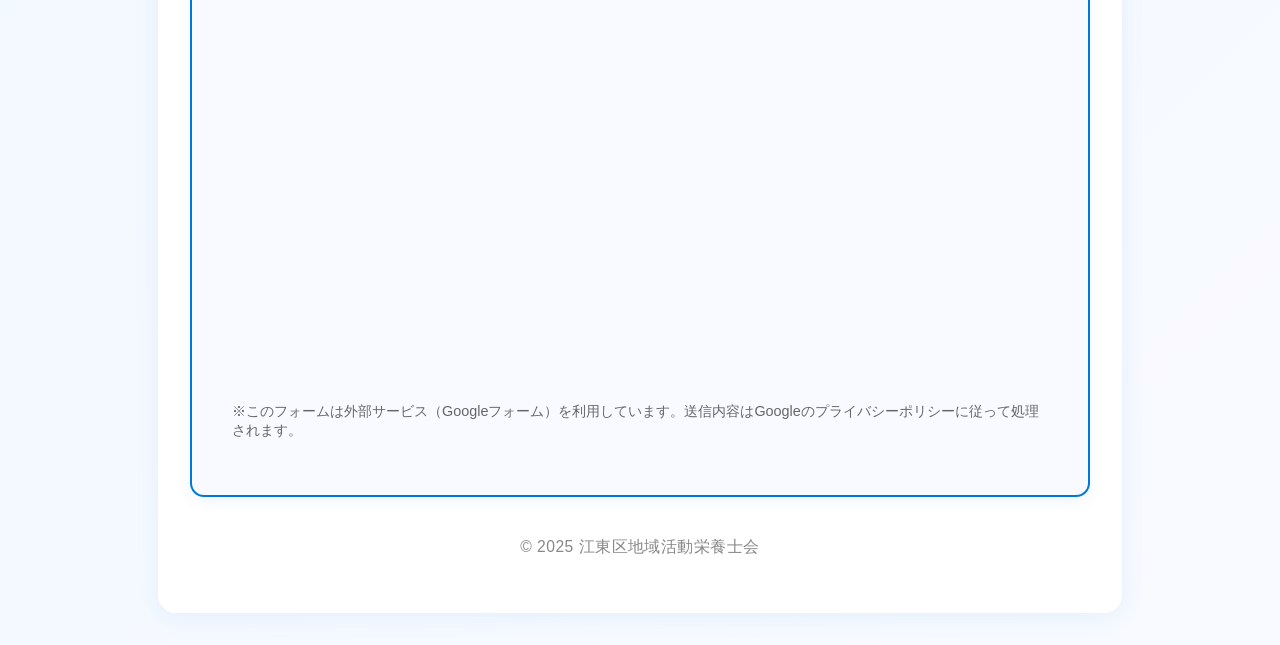
==== commit edd92433: "Update index.html" ====
--- a/index.html
+++ b/index.html
@@ -256,16 +256,16 @@
           <h3>&#x1F4CC; 令和7年度（2025-2026）の活動実績</h3>
           <div class="activity-items">
 
-            <!-- 元加賀幼稚園食育プログラム① -->
+            <!-- 江東区内の幼稚園食育プログラム① -->
             <article class="activity-card">
               <div class="slider-wrap">
                 <img src="fy2025/元加賀幼稚園_食育プログラム①.png" alt="元加賀幼稚園 食育プログラム①" class="active" loading="lazy">
               </div>
               <div class="activity-card-content">
                 <div class="activity-date">2025年4月23日</div>
-                <div class="activity-title">元加賀幼稚園 食育プログラム①</div>
-                <div class="activity-details">
-                  <strong>場所：</strong>元加賀幼稚園<br>
+                <div class="activity-title">幼稚園 食育プログラム①</div>
+                <div class="activity-details">
+                  <strong>場所：</strong>江東区内の幼稚園<br>
                   <strong>参加者：</strong>園児 19名（年長・年中）<br>
                   <strong>内容：</strong>食育プログラムの実施
                 </div>
@@ -429,14 +429,14 @@
               </div>
             </article>
 
-            <!-- 本郷中学ラグビー部 料理教室① -->
-            <article class="activity-card">
-              <div class="slider-wrap">
-                <img src="fy2025/本郷中学ラグビー部_料理教室①.png" alt="本郷中学ラグビー部 料理教室①" class="active" loading="lazy">
+            <!-- 私立中学ラグビー部 料理教室① -->
+            <article class="activity-card">
+              <div class="slider-wrap">
+                <img src="fy2025/私立中学ラグビー部_料理教室①.png" alt="私立中学ラグビー部 料理教室①" class="active" loading="lazy">
               </div>
               <div class="activity-card-content">
                 <div class="activity-date">2025年12月22日</div>
-                <div class="activity-title">本郷中学ラグビー部 料理教室①</div>
+                <div class="activity-title">私立中学ラグビー部 料理教室①</div>
                 <div class="activity-details">
                   <strong>場所：</strong>総合区民センター調理室<br>
                   <strong>参加者：</strong>部員・保護者 13名<br>
@@ -461,14 +461,14 @@
               </div>
             </article>
 
-            <!-- 本郷中学ラグビー部 料理教室② -->
-            <article class="activity-card">
-              <div class="slider-wrap">
-                <img src="fy2025/本郷中学ラグビー部_料理教室②.png" alt="本郷中学ラグビー部 料理教室②" class="active" loading="lazy">
+            <!-- 私立中学ラグビー部 料理教室② -->
+            <article class="activity-card">
+              <div class="slider-wrap">
+                <img src="fy2025/私立中学ラグビー部_料理教室②.png" alt="私立中学ラグビー部 料理教室②" class="active" loading="lazy">
               </div>
               <div class="activity-card-content">
                 <div class="activity-date">2026年3月12日</div>
-                <div class="activity-title">本郷中学ラグビー部 料理教室②</div>
+                <div class="activity-title">私立中学ラグビー部 料理教室②</div>
                 <div class="activity-details">
                   <strong>場所：</strong>総合区民センター調理室<br>
                   <strong>参加者：</strong>部員・保護者 13名<br>
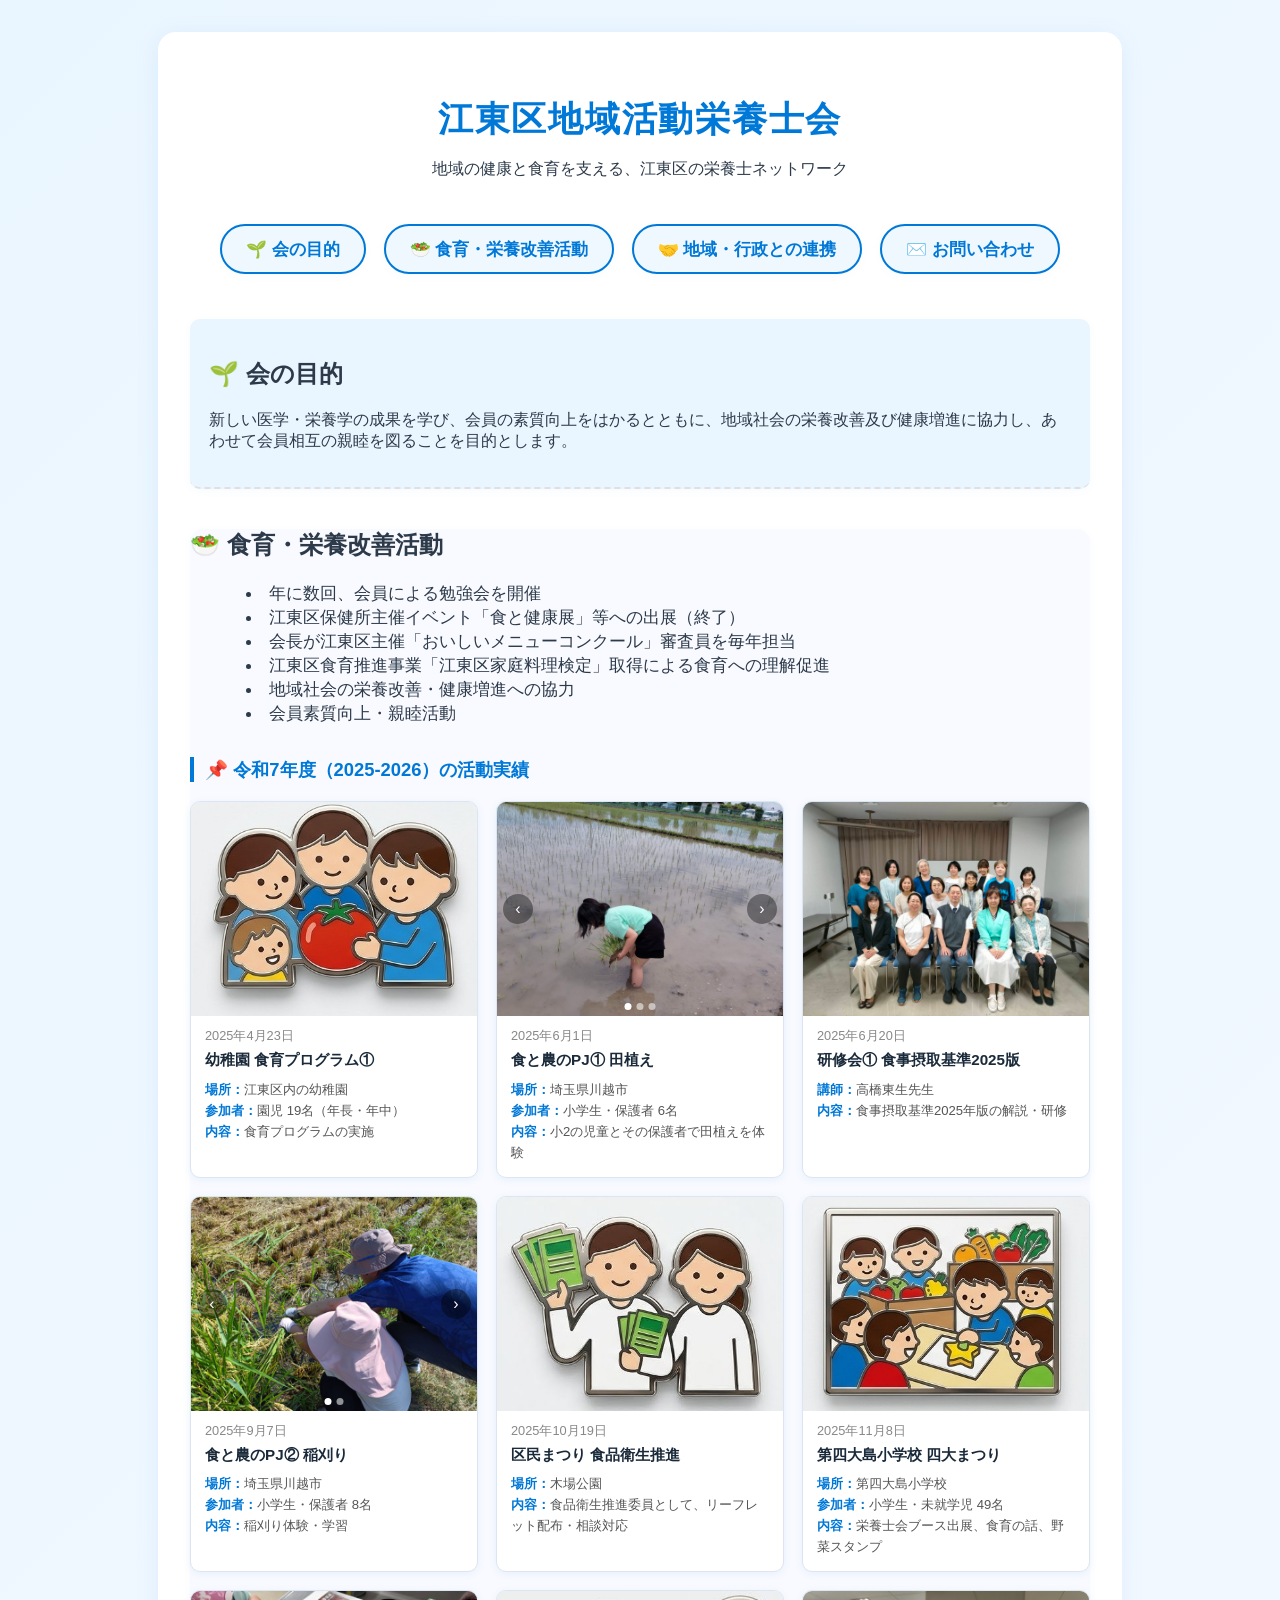
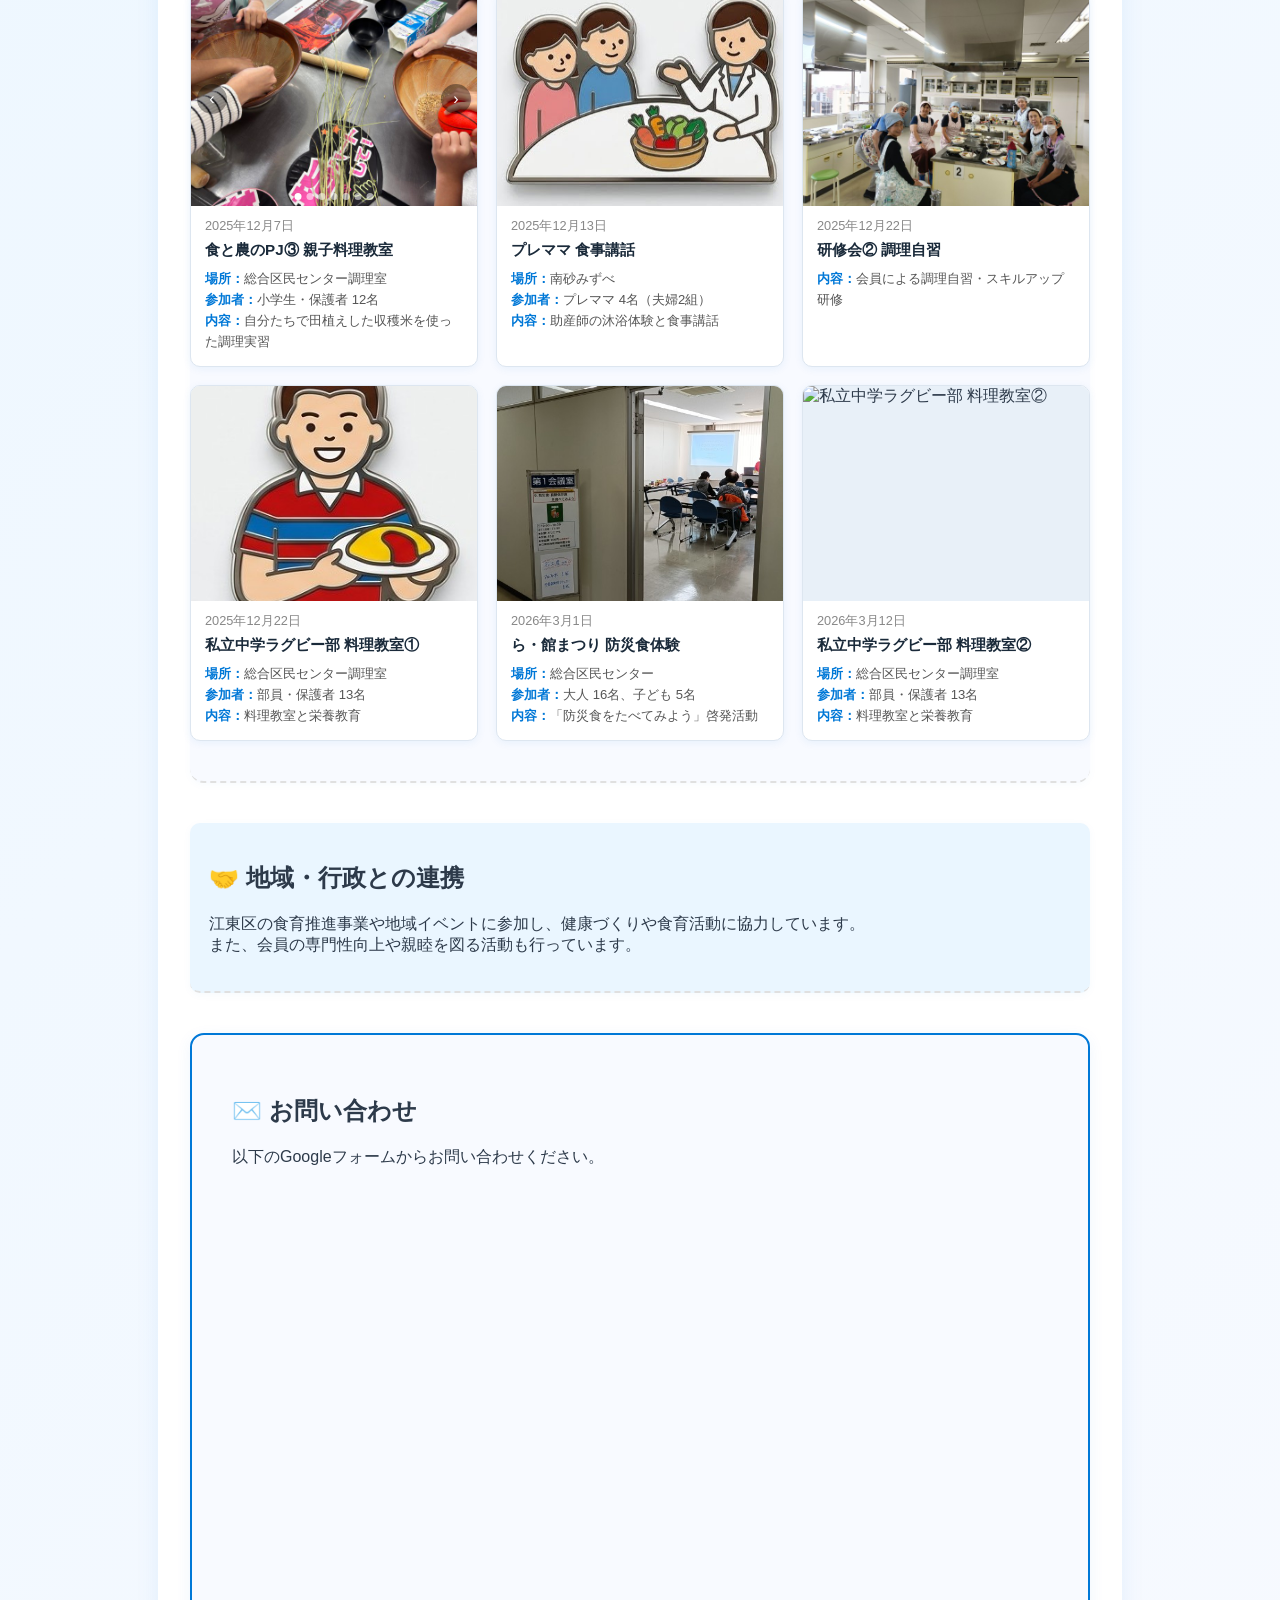
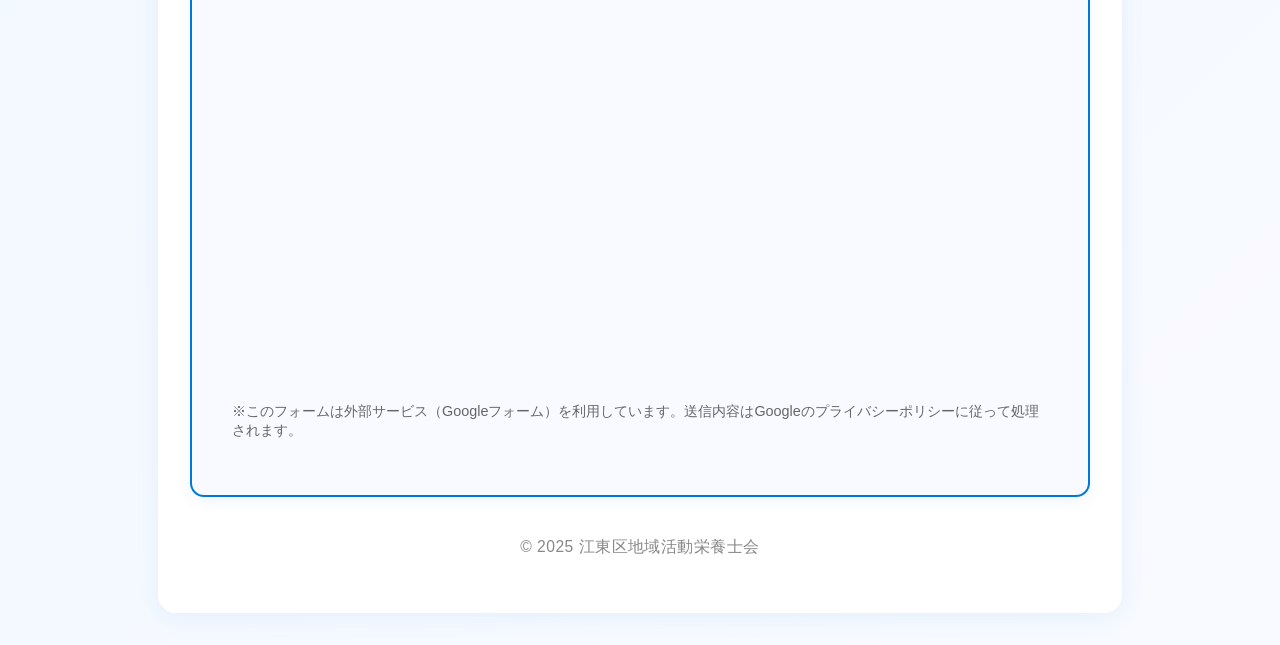
==== commit 10af0639: "Update index.html" ====
--- a/index.html
+++ b/index.html
@@ -432,7 +432,7 @@
             <!-- 私立中学ラグビー部 料理教室① -->
             <article class="activity-card">
               <div class="slider-wrap">
-                <img src="fy2025/私立中学ラグビー部_料理教室①.png" alt="私立中学ラグビー部 料理教室①" class="active" loading="lazy">
+                <img src="fy2025/本郷中学ラグビー部_料理教室①.png" alt="本郷中学ラグビー部 料理教室①" class="active" loading="lazy">
               </div>
               <div class="activity-card-content">
                 <div class="activity-date">2025年12月22日</div>
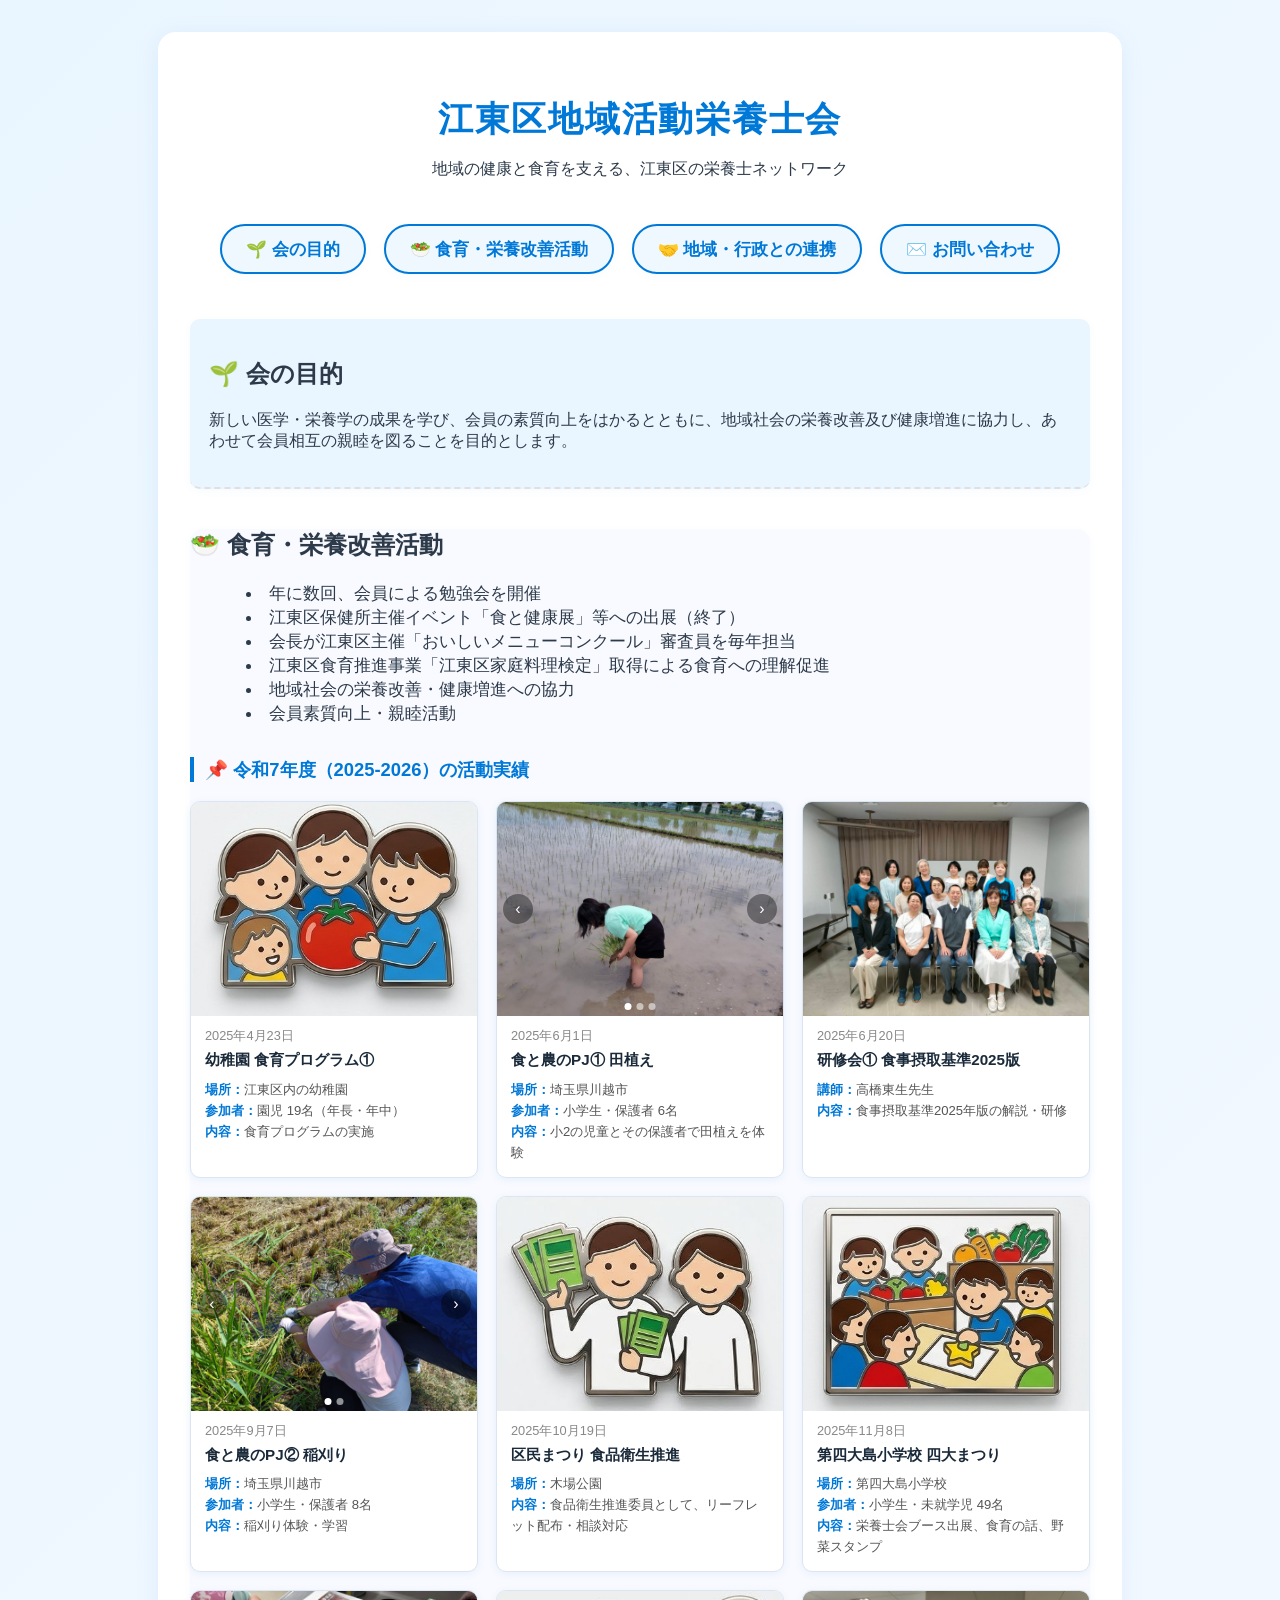
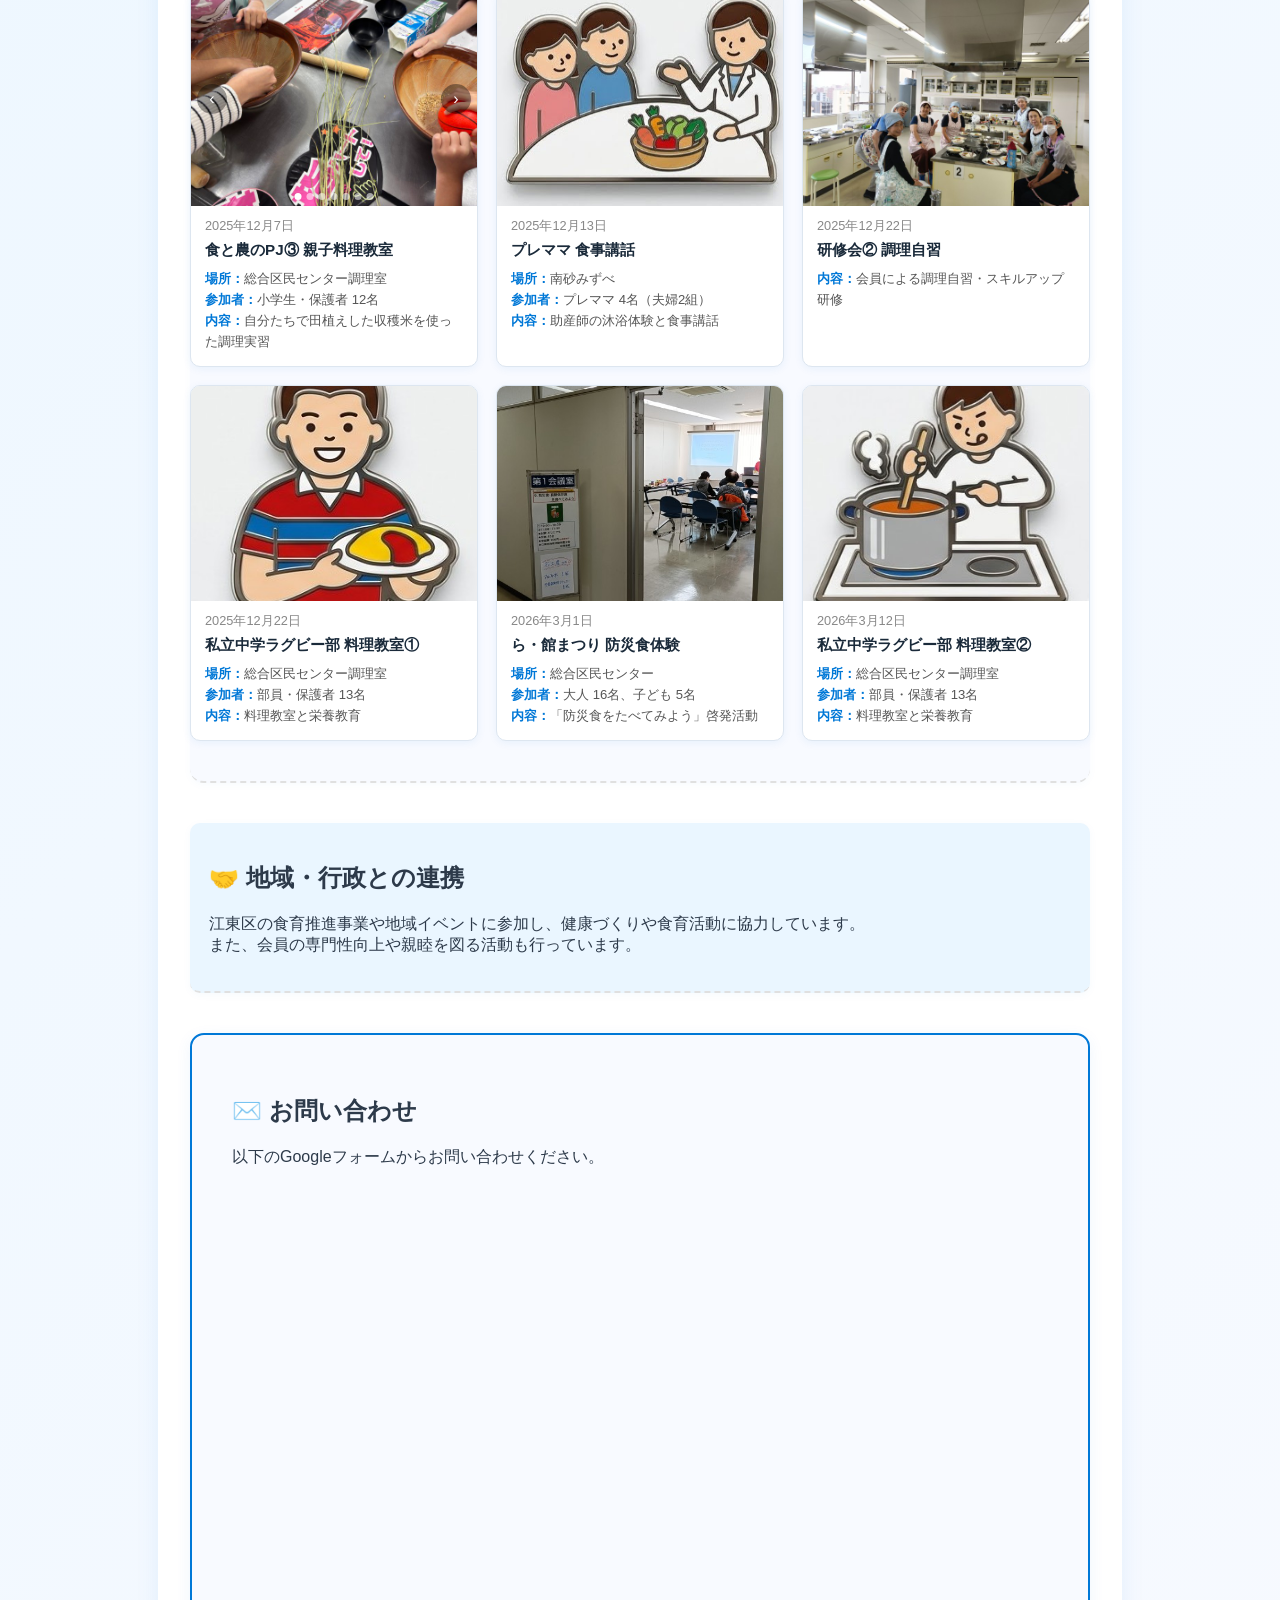
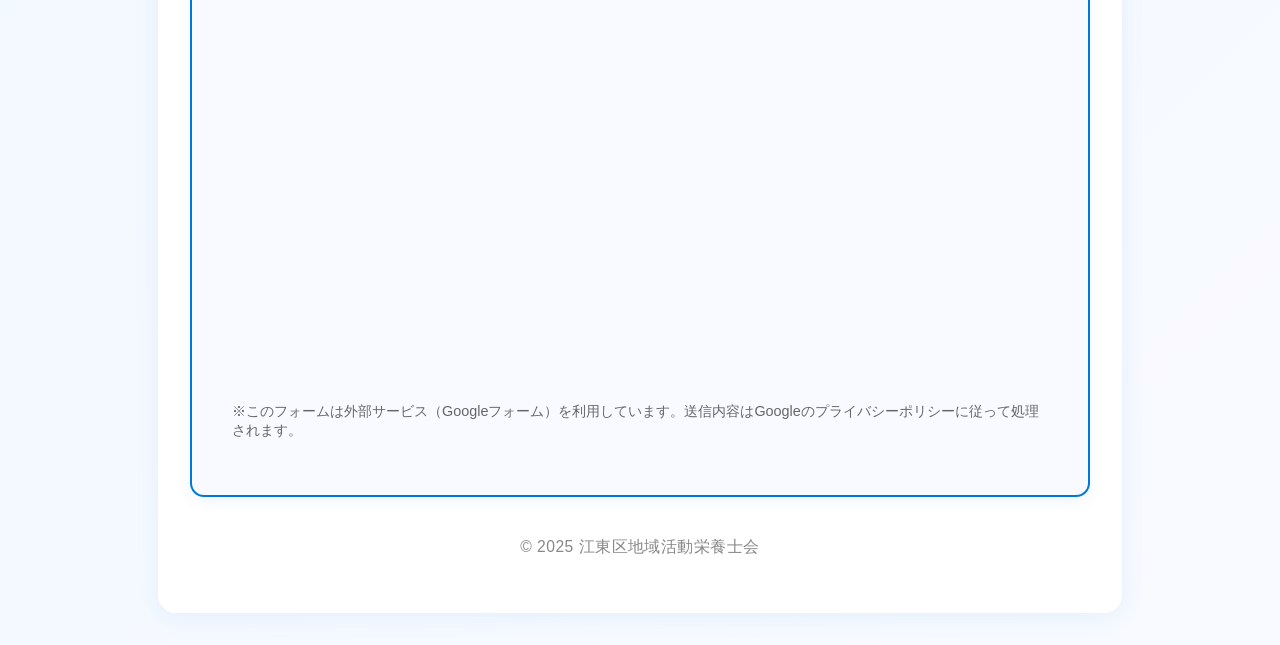
==== commit bbdddbb2: "Update index.html" ====
--- a/index.html
+++ b/index.html
@@ -464,7 +464,7 @@
             <!-- 私立中学ラグビー部 料理教室② -->
             <article class="activity-card">
               <div class="slider-wrap">
-                <img src="fy2025/私立中学ラグビー部_料理教室②.png" alt="私立中学ラグビー部 料理教室②" class="active" loading="lazy">
+                <img src="fy2025/本郷中学ラグビー部_料理教室②.png" alt="本郷中学ラグビー部 料理教室②" class="active" loading="lazy">
               </div>
               <div class="activity-card-content">
                 <div class="activity-date">2026年3月12日</div>
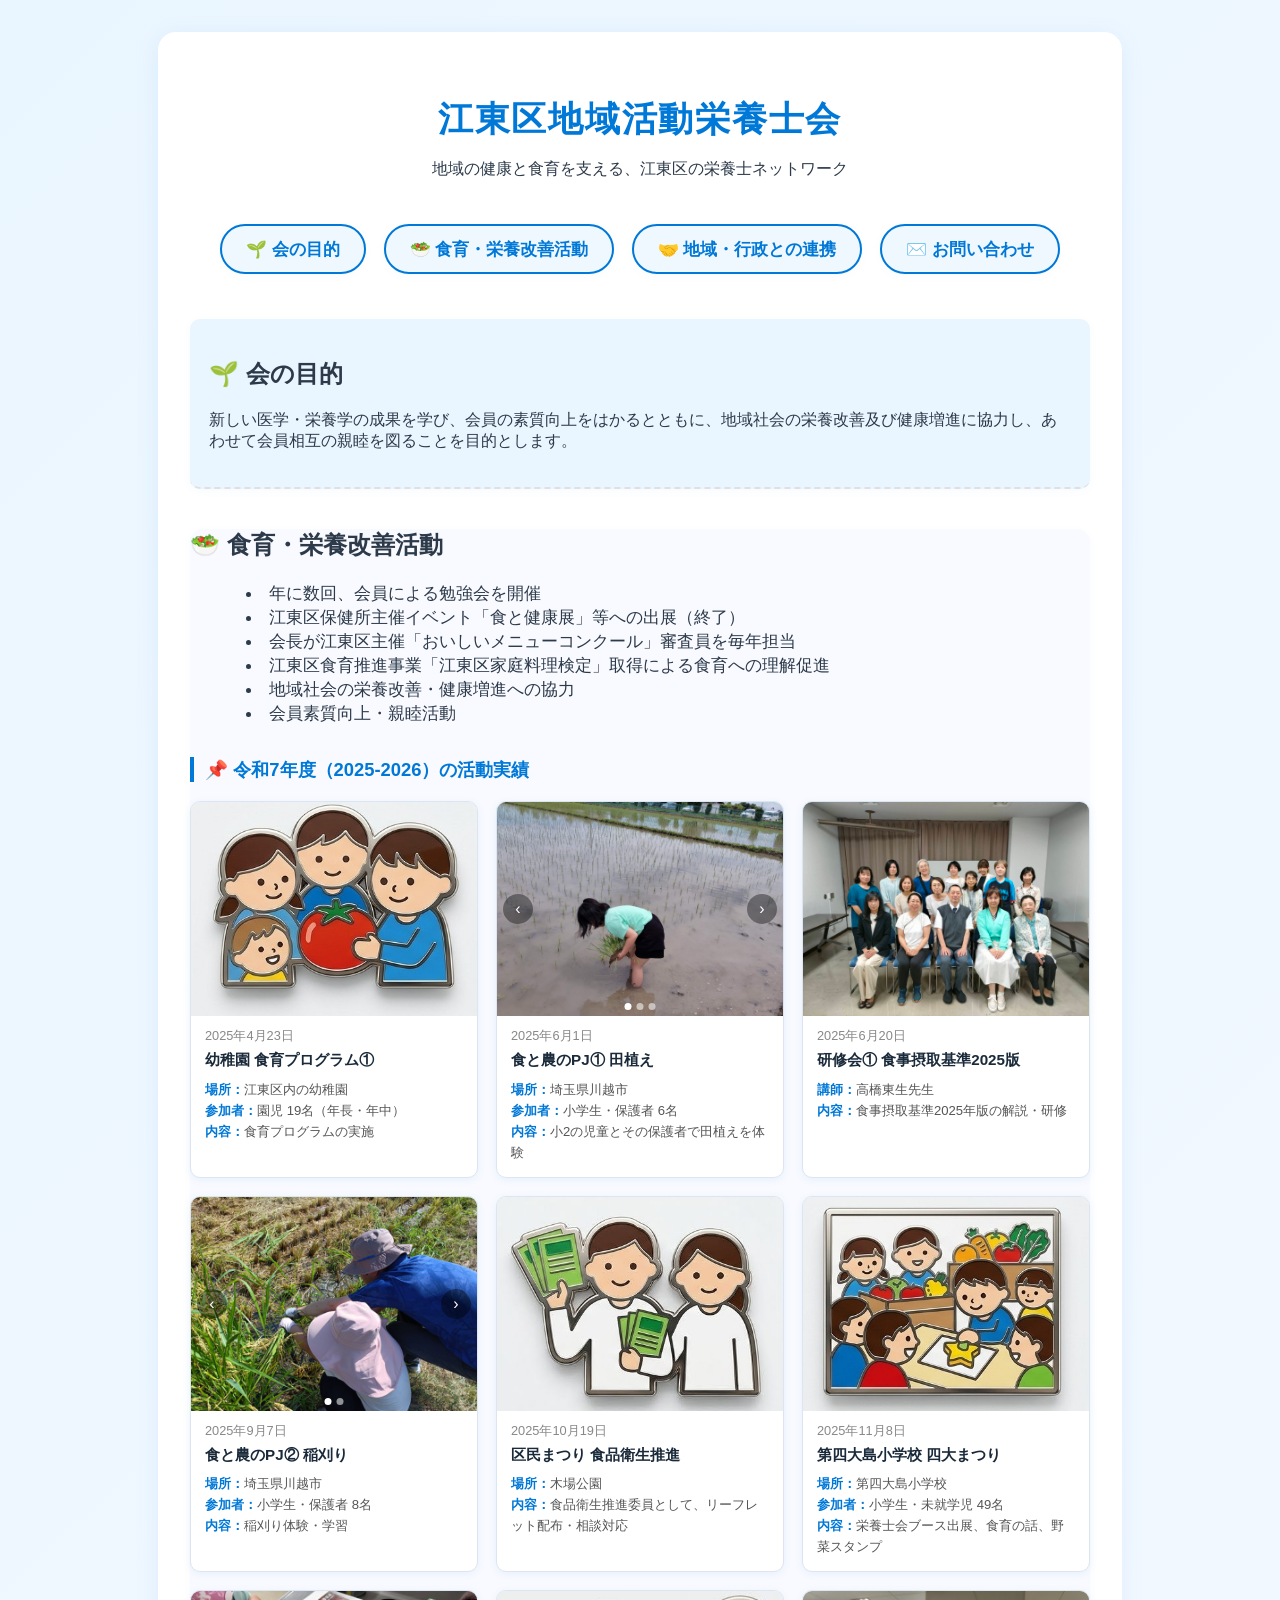
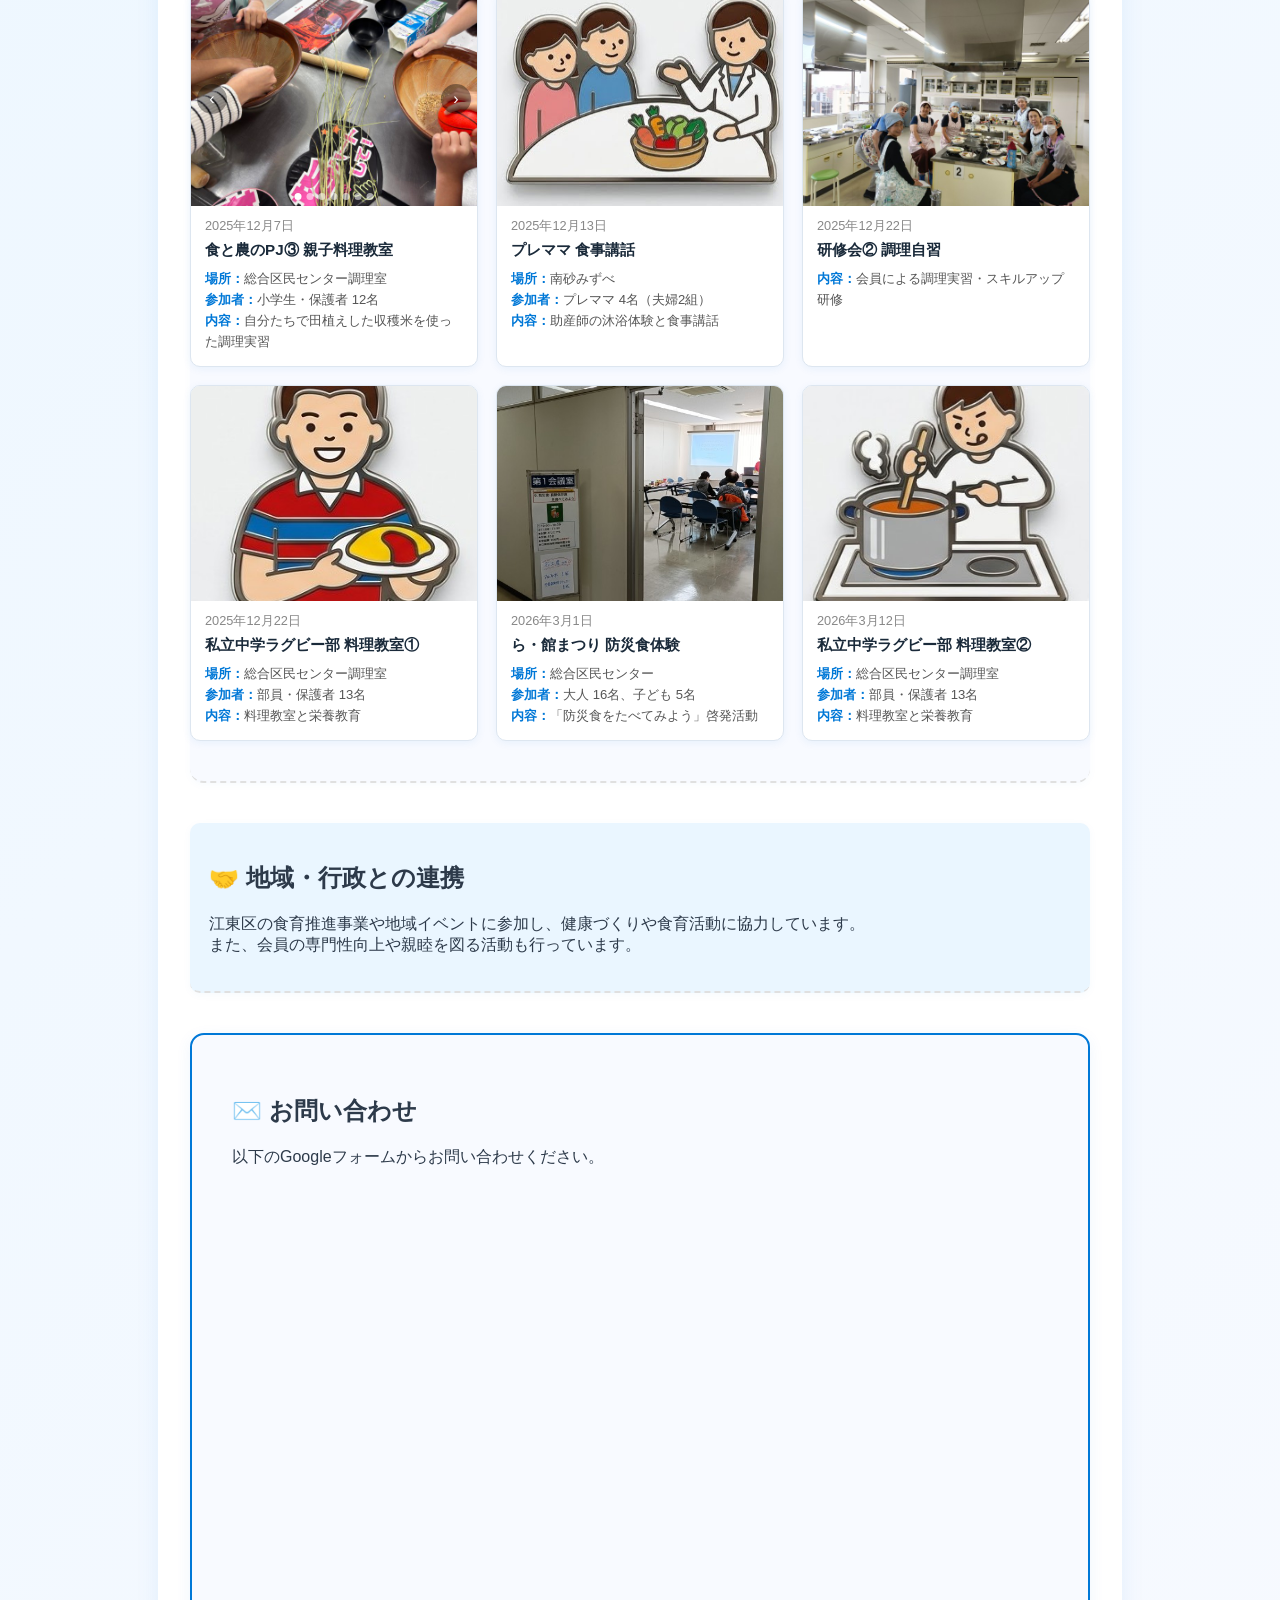
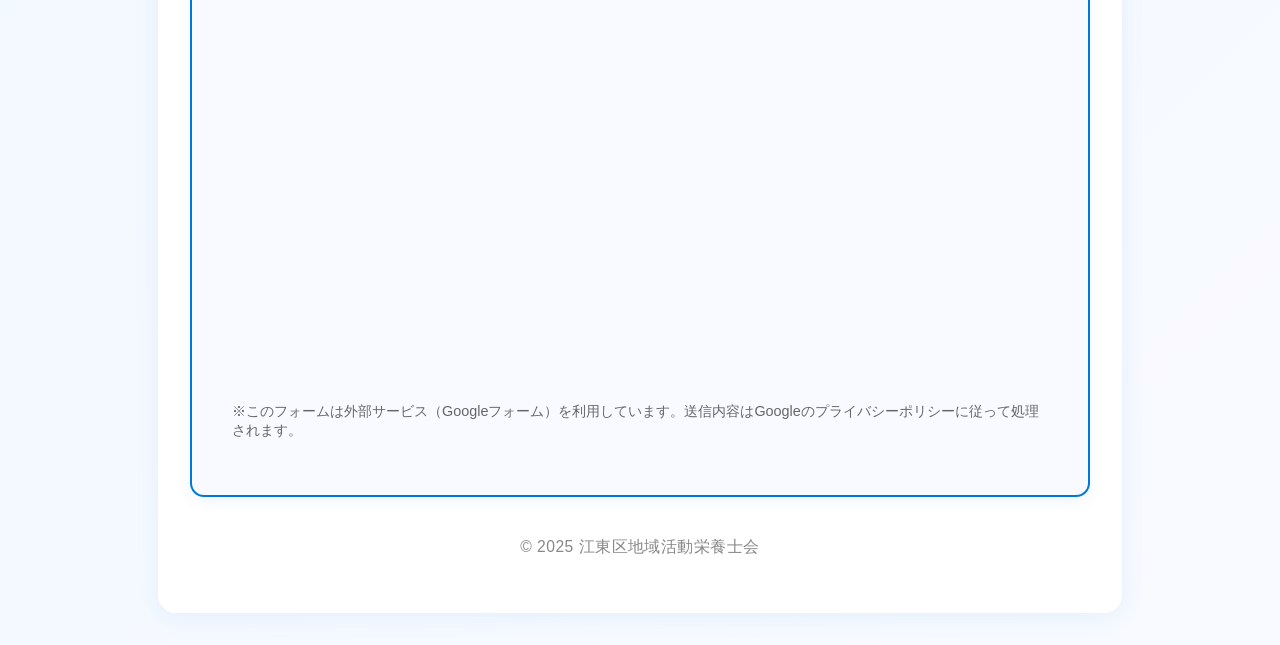
==== commit 8f400e60: "Update index.html" ====
--- a/index.html
+++ b/index.html
@@ -415,7 +415,7 @@
               </div>
             </article>
 
-            <!-- 研修会②調理自習 (1枚) -->
+            <!-- 研修会②調理実習 (1枚) -->
             <article class="activity-card">
               <div class="slider-wrap">
                 <img src="fy2025/研修会②調理自習.jpg" alt="研修会②調理自習" class="active" loading="lazy">
@@ -424,7 +424,7 @@
                 <div class="activity-date">2025年12月22日</div>
                 <div class="activity-title">研修会② 調理自習</div>
                 <div class="activity-details">
-                  <strong>内容：</strong>会員による調理自習・スキルアップ研修
+                  <strong>内容：</strong>会員による調理実習・スキルアップ研修
                 </div>
               </div>
             </article>
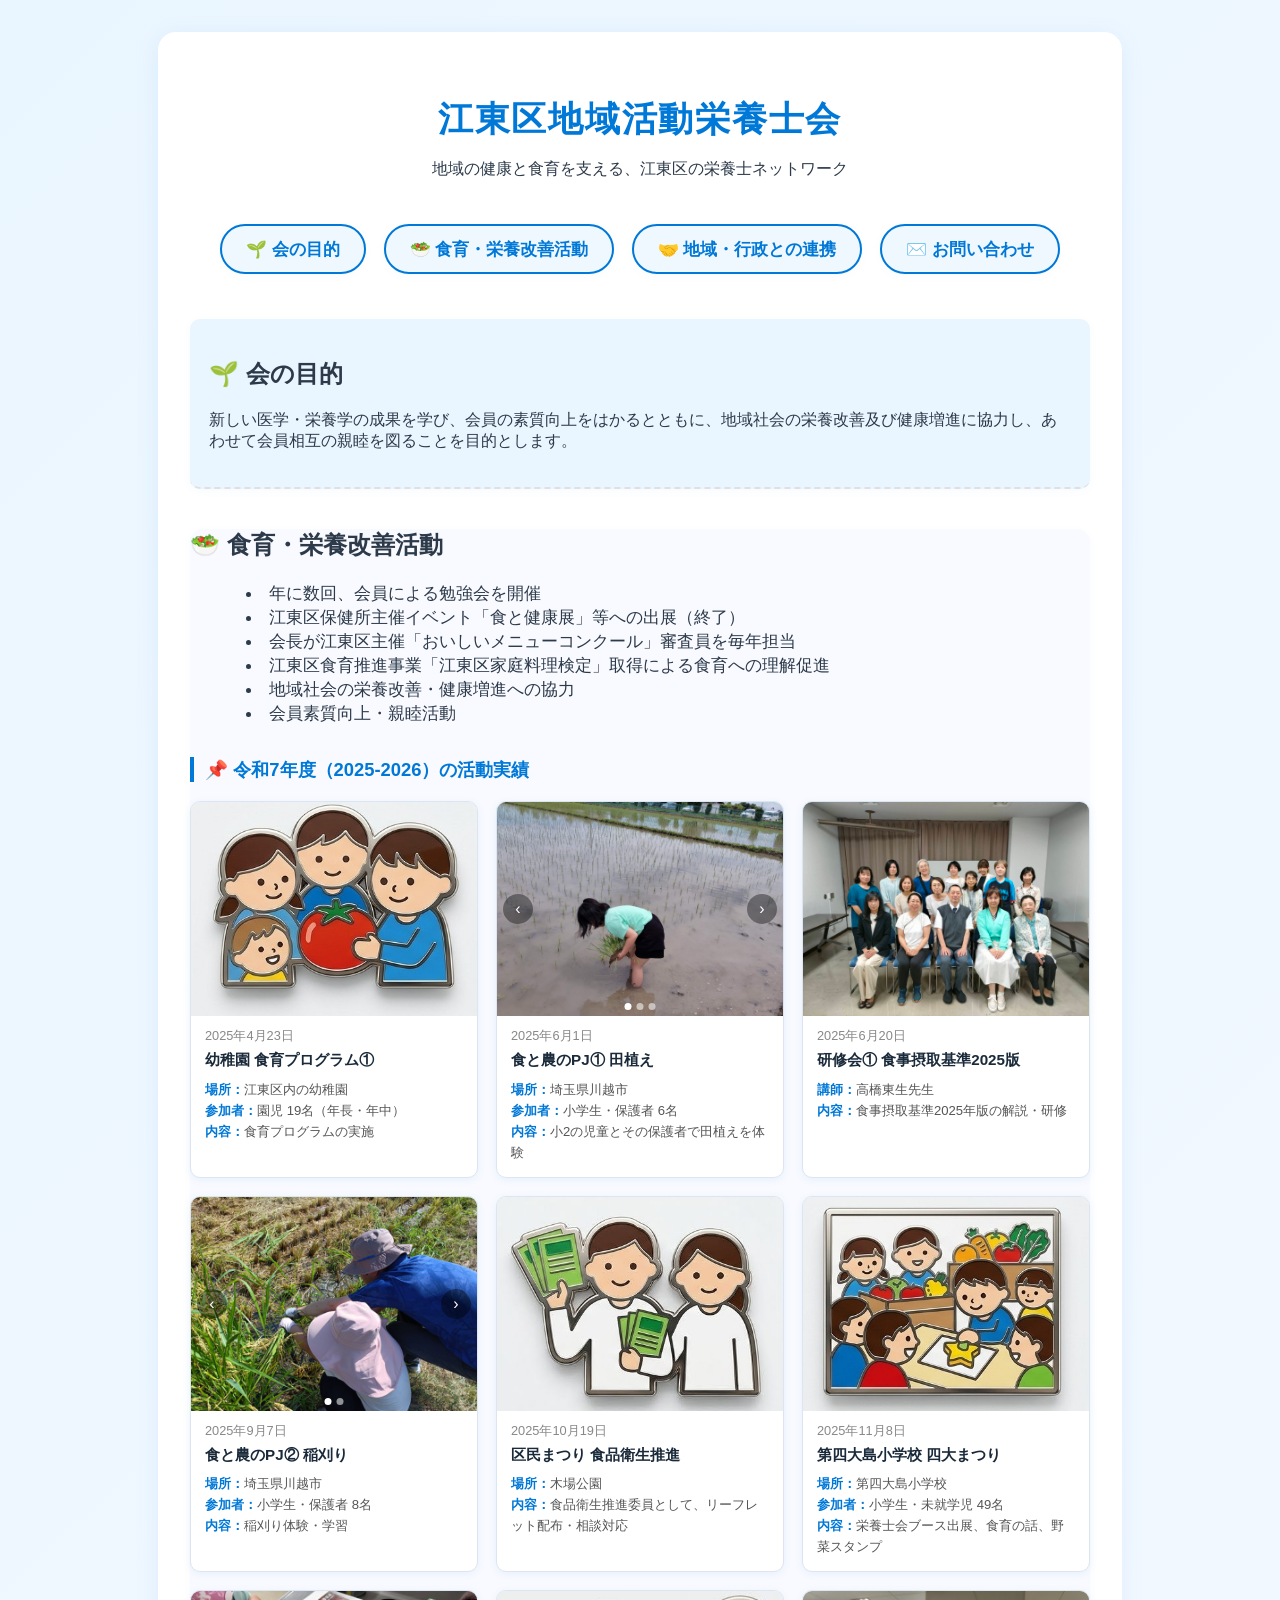
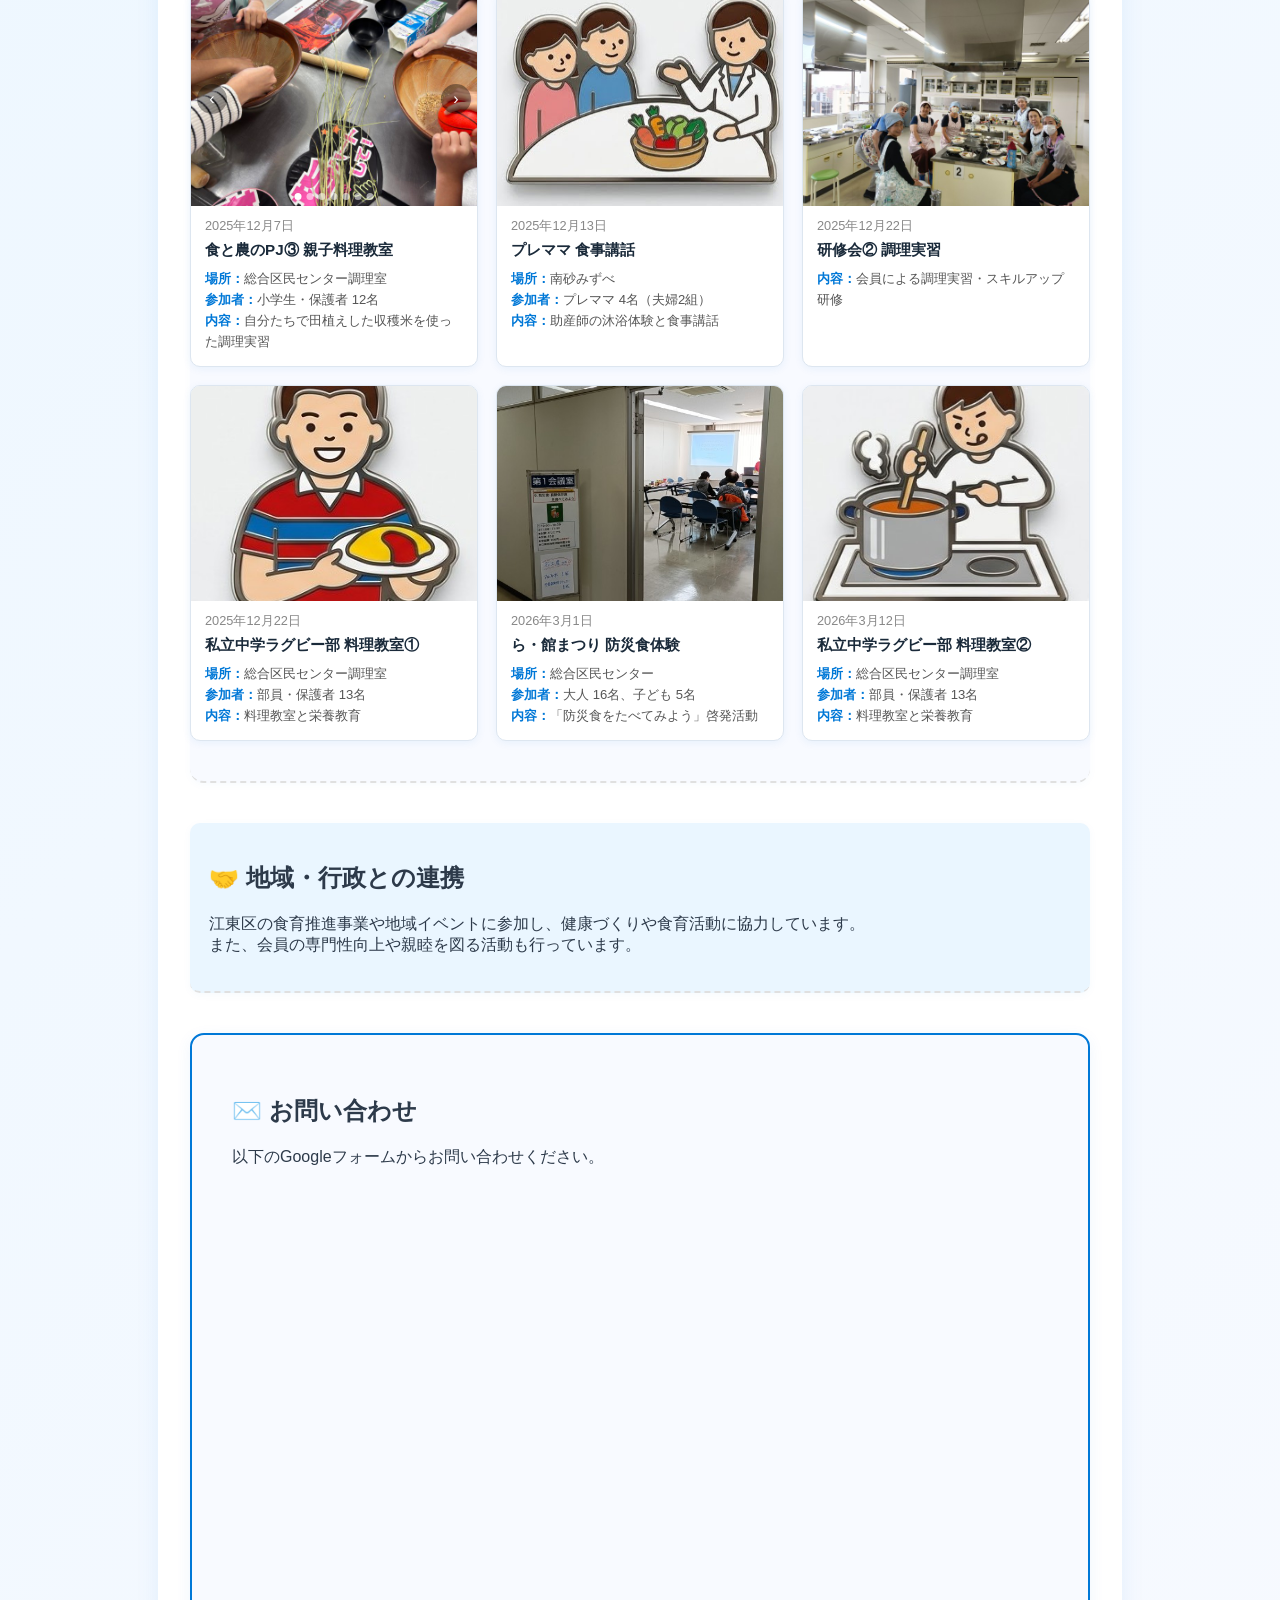
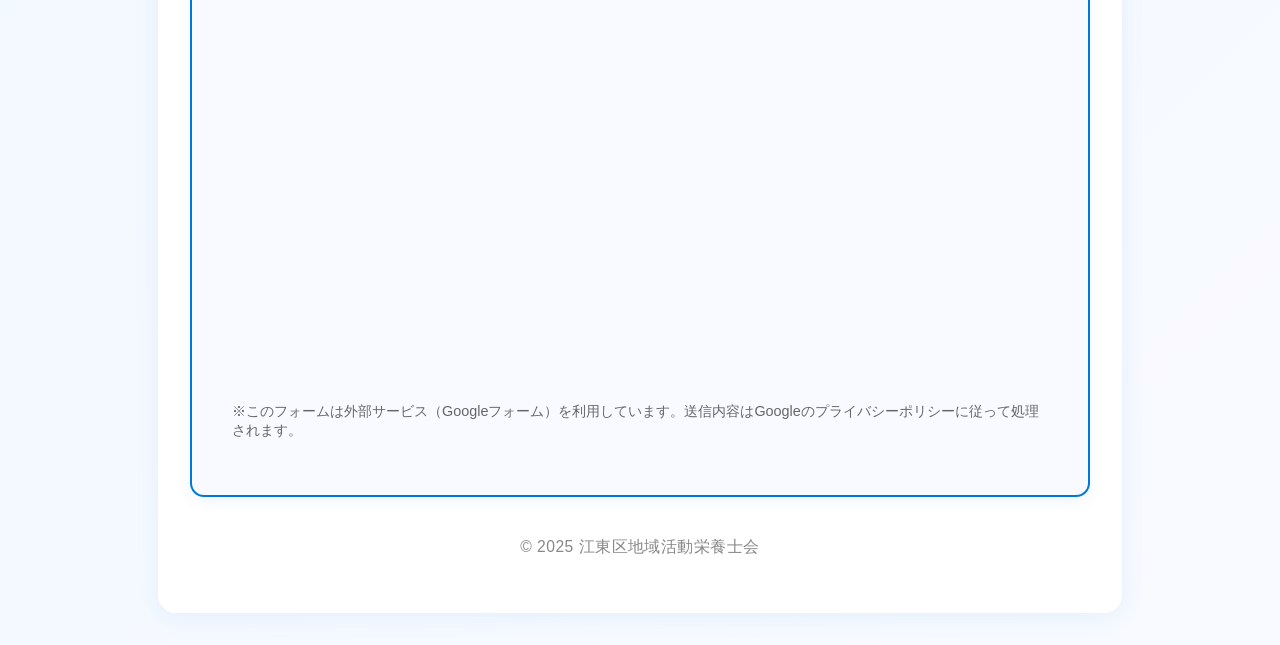
==== commit 273b34c9: "Update index.html" ====
--- a/index.html
+++ b/index.html
@@ -422,7 +422,7 @@
               </div>
               <div class="activity-card-content">
                 <div class="activity-date">2025年12月22日</div>
-                <div class="activity-title">研修会② 調理自習</div>
+                <div class="activity-title">研修会② 調理実習</div>
                 <div class="activity-details">
                   <strong>内容：</strong>会員による調理実習・スキルアップ研修
                 </div>
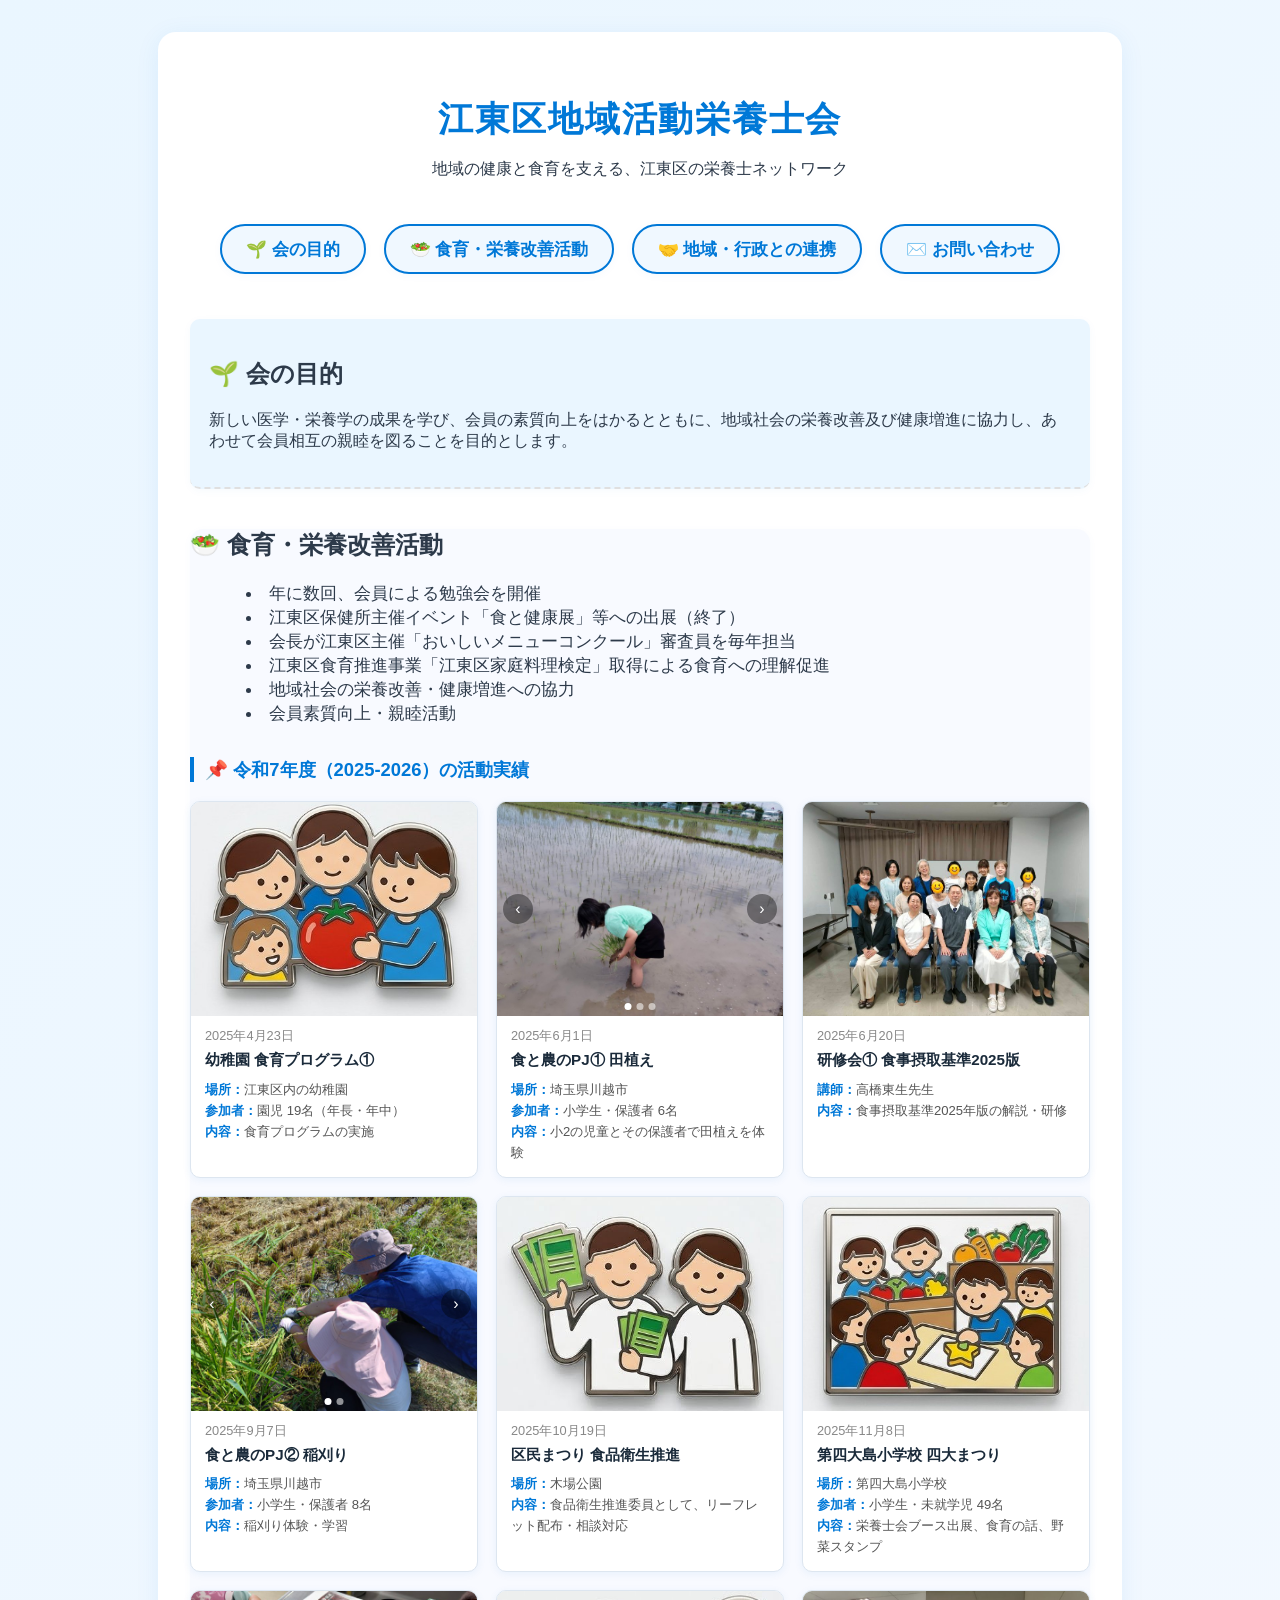
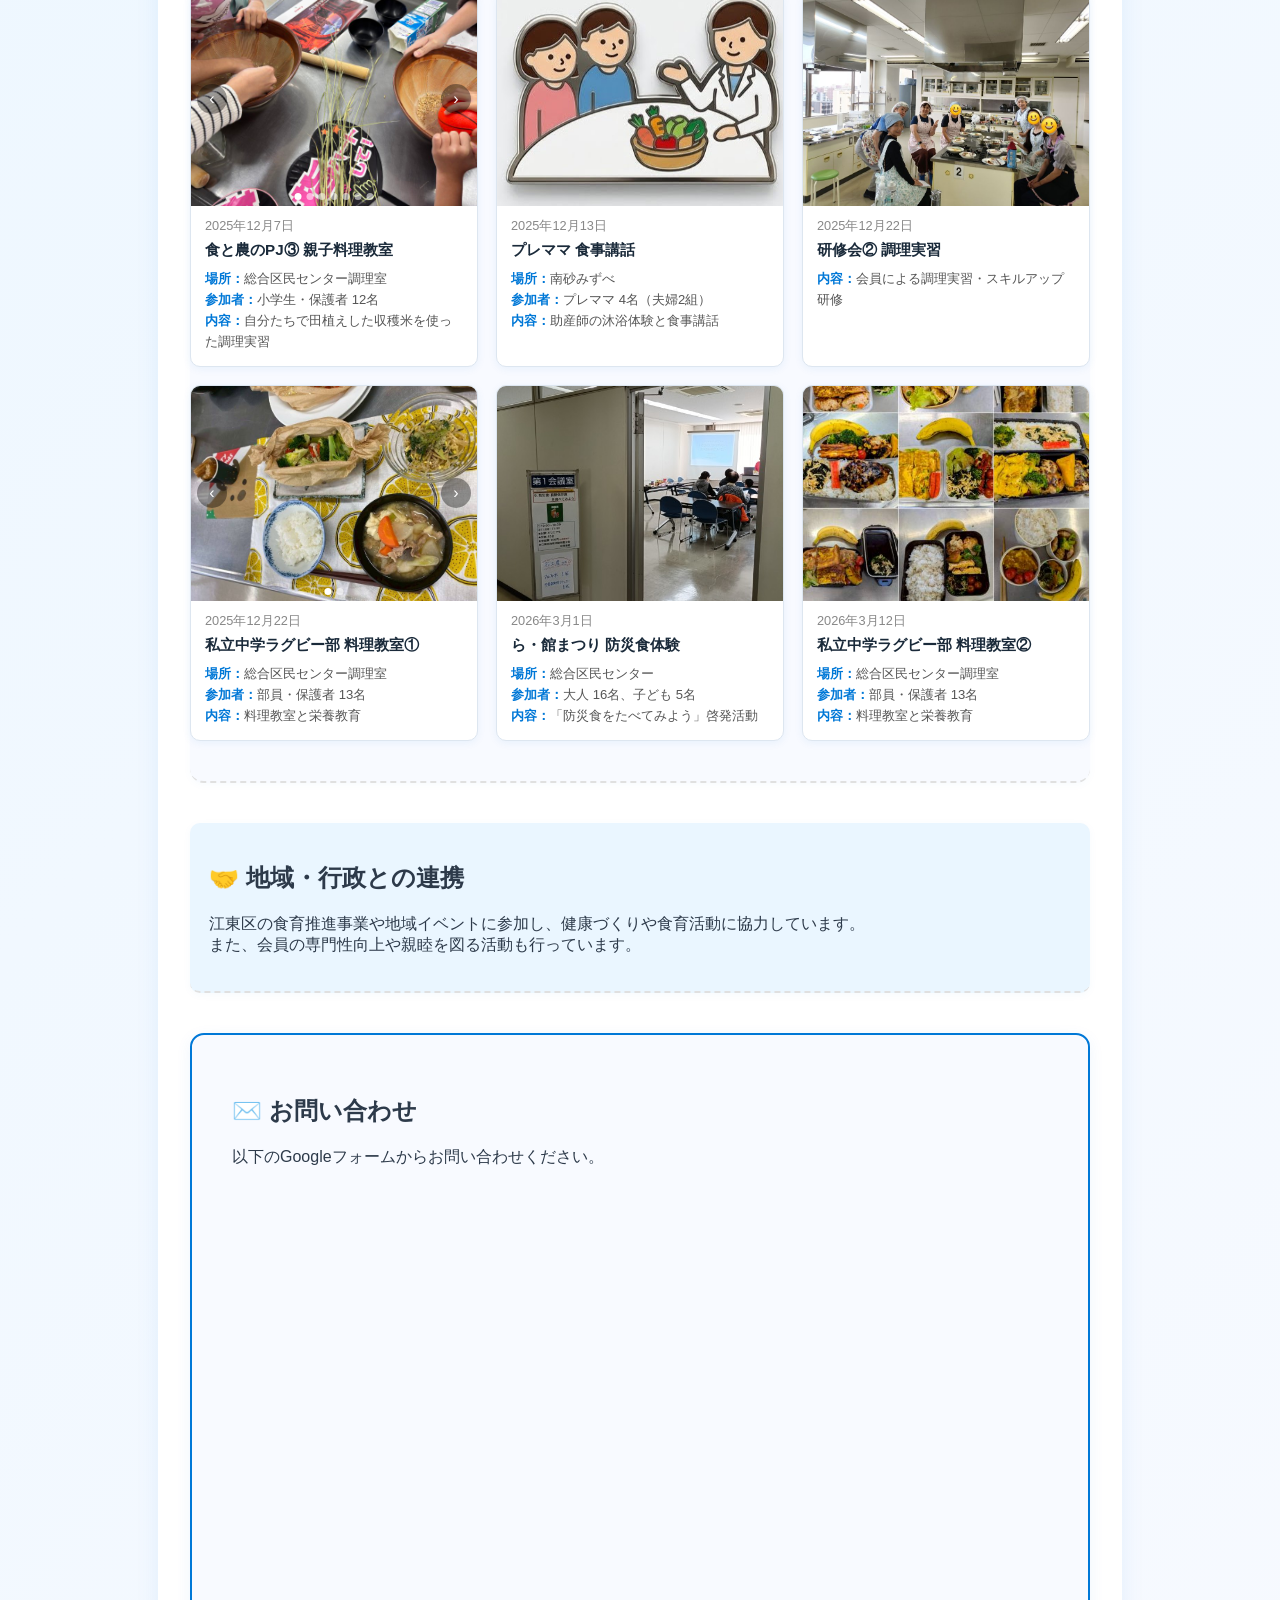
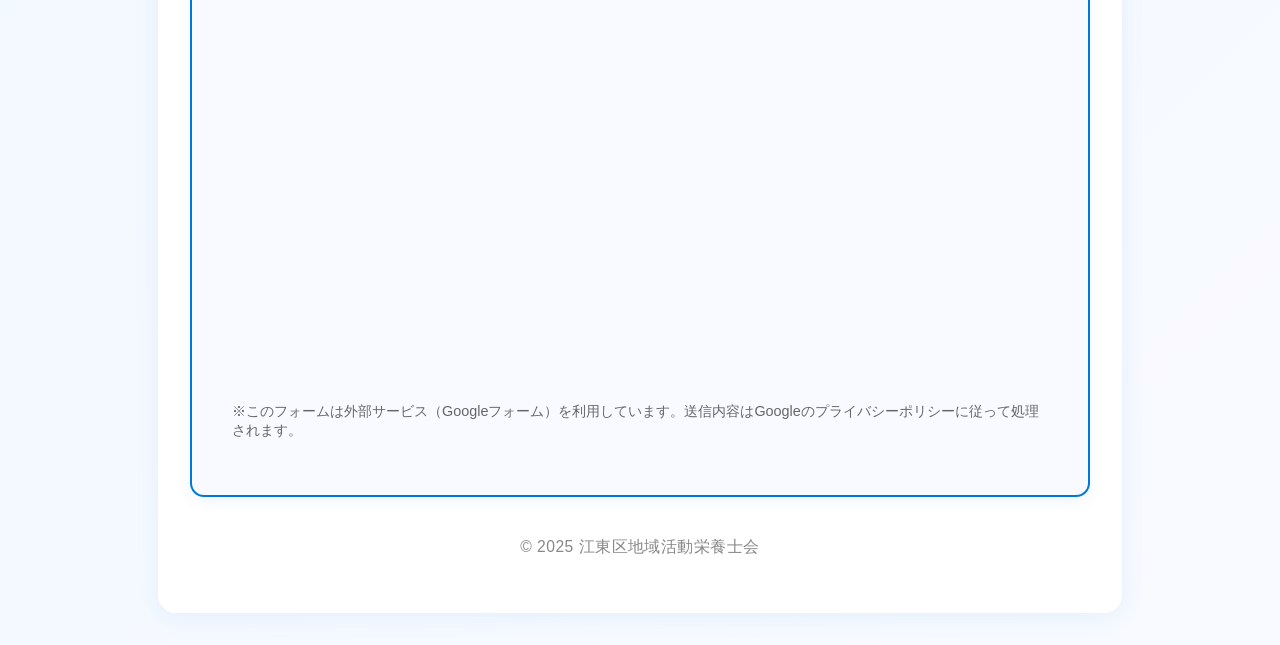
==== commit be523d16: "index.htmlの更新 新しい写真とのリンク更新" ====
--- a/index.html
+++ b/index.html
@@ -418,7 +418,7 @@
             <!-- 研修会②調理実習 (1枚) -->
             <article class="activity-card">
               <div class="slider-wrap">
-                <img src="fy2025/研修会②調理自習.jpg" alt="研修会②調理自習" class="active" loading="lazy">
+                <img src="fy2025/研修会②調理実習.jpg" alt="研修会②調理実習" class="active" loading="lazy">
               </div>
               <div class="activity-card-content">
                 <div class="activity-date">2025年12月22日</div>
@@ -431,8 +431,15 @@
 
             <!-- 私立中学ラグビー部 料理教室① -->
             <article class="activity-card">
-              <div class="slider-wrap">
-                <img src="fy2025/本郷中学ラグビー部_料理教室①.png" alt="本郷中学ラグビー部 料理教室①" class="active" loading="lazy">
+             <div class="slider-wrap" data-slider>
+                <img src="fy2025/私立中学ラグビー部料理教室①.jpg" alt="私立中学ラグビー部 料理教室①" class="active" loading="lazy">
+                <img src="fy2025/私立中学ラグビー部料理教室①-2.jpg" alt="私立中学ラグビー部 料理教室① 2枚目" loading="lazy">
+                <button class="slider-btn prev" aria-label="前の写真">&#8249;</button>
+                <button class="slider-btn next" aria-label="次の写真">&#8250;</button>
+                <div class="slider-dots">
+                  <button class="slider-dot active" aria-label="1枚目"></button>
+                  <button class="slider-dot" aria-label="2枚目"></button>
+                </div>
               </div>
               <div class="activity-card-content">
                 <div class="activity-date">2025年12月22日</div>
@@ -464,7 +471,7 @@
             <!-- 私立中学ラグビー部 料理教室② -->
             <article class="activity-card">
               <div class="slider-wrap">
-                <img src="fy2025/本郷中学ラグビー部_料理教室②.png" alt="本郷中学ラグビー部 料理教室②" class="active" loading="lazy">
+                <img src="fy2025/私立中学ラグビー部料理教室②.jpg" alt="私立中学ラグビー部 料理教室②" class="active" loading="lazy">
               </div>
               <div class="activity-card-content">
                 <div class="activity-date">2026年3月12日</div>
